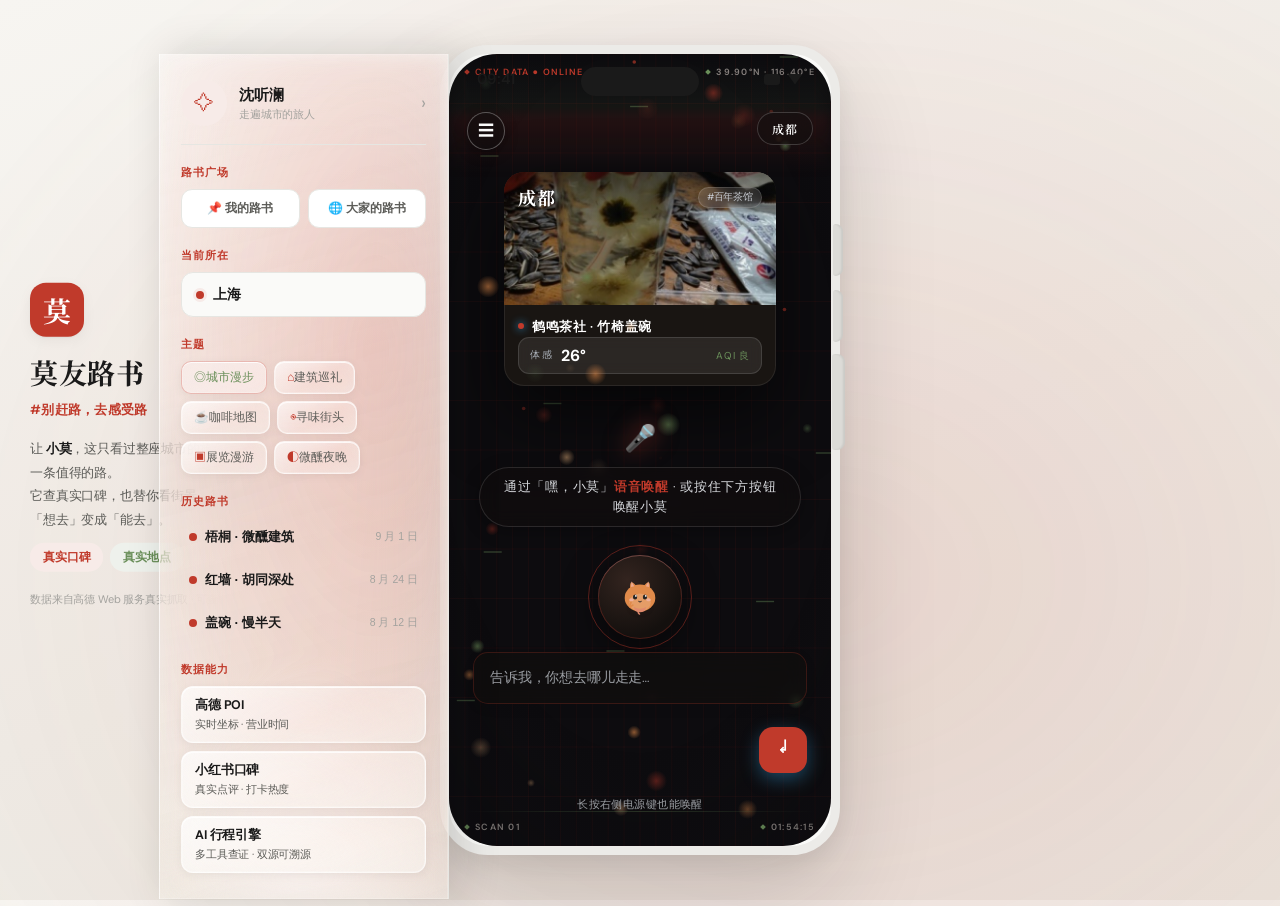
==== 双源路书-demo/index.html @ 0493b4b0 "莫友路书：路书卡片可点击进入详情页（封面+作者+步数/消费/照片统计+游览路线+吃喝玩乐+时间线，点赞/收藏/分享）" ====
<!DOCTYPE html>
<html lang="zh-CN">
<head>
<meta charset="UTF-8">
<meta name="viewport" content="width=device-width, initial-scale=1.0, maximum-scale=1.0, user-scalable=no">
<title>莫友路书 · 嘿 小莫</title>
<link rel="preconnect" href="https://fonts.googleapis.com">
<link rel="preconnect" href="https://fonts.gstatic.com" crossorigin>
<link href="https://fonts.googleapis.com/css2?family=Noto+Serif+SC:wght@500;600;700&family=DM+Sans:wght@300;400;500;600;700&display=swap" rel="stylesheet">
<link rel="stylesheet" href="style.css">
</head>
<body>
  <!-- 液态玻璃折射滤镜（全局共用）：让玻璃背后的内容产生光弯/水纹扭曲 -->
  <svg class="lg-hidden" width="0" height="0" aria-hidden="true" focusable="false">
    <defs>
      <filter id="lg-refract" x="-20%" y="-20%" width="140%" height="140%">
        <feTurbulence type="fractalNoise" baseFrequency="0.004 0.009" numOctaves="2" seed="82"
                      result="noise">
          <animate attributeName="baseFrequency" dur="34s"
                   values="0.004 0.009;0.006 0.012;0.004 0.009" repeatCount="indefinite"/>
        </feTurbulence>
        <feDisplacementMap in="SourceGraphic" in2="noise"
                           scale="22" xChannelSelector="R" yChannelSelector="G"/>
      </filter>
    </defs>
  </svg>
  <aside class="page-meta">
    <div class="brand-mark">莫</div>
    <h1>莫友路书</h1>
    <p class="hashtag">#别赶路，去感受路</p>
    <p>让 <b>小莫</b>，这只看过整座城市的旅伴，替你走出一条值得的路。<br>它查真实口碑，也替你看街景、算时间，把「想去」变成「能去」。</p>
    <div class="badges">
      <span class="badge b1">真实口碑</span>
      <span class="badge b2">真实地点</span>
    </div>
    <p class="foot">数据来自高德 Web 服务真实抓取 · 可查证</p>
  </aside>

  <div class="phone">
    <div class="island"></div>
    <div class="statusbar"><span class="time">09:41</span><span class="notch-icons"><i></i><i></i></span></div>

    <!-- 硬件：侧边物理按键（长按唤醒小莫） -->
    <button class="hw power" id="hwPower" aria-label="电源键 长按唤醒"></button>
    <button class="hw vol-up" id="hwVolUp" aria-label="音量键"></button>
    <button class="hw vol-down" id="hwVolDown" aria-label="音量键"></button>
    <div class="hw-hint" id="hwHint"></div>

    <!-- 侧边栏（用户信息 / 城市 / 主题 / 历史路书） -->
    <div class="drawer" id="drawer">
      <div class="drawer-scrim" onclick="closeDrawer()"></div>
      <div class="drawer-panel">
        <span class="lg-refract" aria-hidden="true"></span>
        <div class="dr-user" onclick="openProfile()" role="button" aria-label="进入用户主页">
          <div class="dr-avatar">✧</div>
          <div>
            <div class="dr-name">沈听澜</div>
            <div class="dr-sub">走遍城市的旅人</div>
          </div>
          <span class="dr-caret">›</span>
        </div>
        <div class="dr-sec">路书广场</div>
        <div class="dr-favs">
          <button class="dr-fav-btn" onclick="openFavs('mine')">📌 我的路书</button>
          <button class="dr-fav-btn" onclick="openFavs('all')">🌐 大家的路书</button>
        </div>
        <div class="dr-sec">当前所在</div>
        <div class="dr-loc" id="drLoc"><span class="dlc-dot"></span><span id="drLocName">上海</span></div>
        <div class="dr-sec">主题</div>
        <div class="dr-themes" id="drThemeRow"></div>
        <div class="dr-sec">历史路书</div>
        <div class="dr-hist" id="drHist"></div>
        <div class="dr-sec">数据能力</div>
        <div class="dr-datas">
          <div class="dr-data"><b>高德 POI</b><span>实时坐标 · 营业时间</span></div>
          <div class="dr-data"><b>小红书口碑</b><span>真实点评 · 打卡热度</span></div>
          <div class="dr-data"><b>AI 行程引擎</b><span>多工具查证 · 双源可溯源</span></div>
        </div>
      </div>
    </div>

    <div class="screens" id="screens">

      <!-- 屏1 开场（3D 立方体轮换 + 液态粒子 + 宠物猫 + 圆形输入） -->
      <section class="screen s1 active" id="screen1">
        <!-- 科技感背景：扫描网格 + 数据流 + 城市数据卡轮换 + HUD -->
        <div class="cube-scene" id="cubeScene" aria-hidden="true">
          <canvas class="cube-grid" id="cubeGrid" aria-hidden="true"></canvas>
          <div class="grid-scan"></div>
          <!-- 城市数据卡：层叠，逐个浮起淡入淡出 -->
          <div class="data-stack" id="dataStack">
            <div class="data-card dc1">
              <img src="images/pudao.jpg" alt="">
              <div class="dc-top"><span class="dc-city">上海</span><span class="dc-hash">#别赶路 · 去感受路</span></div>
              <div class="dc-tag">梧桐区 · 海派建筑漫步</div>
              <div class="dc-metric"><span>体感</span><b>21°</b> <em>AQI 优</em></div>
            </div>
            <div class="data-card dc2">
              <img src="images/bj_jingshan.jpg" alt="">
              <div class="dc-top"><span class="dc-city">北京</span><span class="dc-hash">#红墙灰瓦</span></div>
              <div class="dc-tag">老城胡同 · 皇家建筑</div>
              <div class="dc-metric"><span>体感</span><b>18°</b> <em>AQI 良</em></div>
            </div>
            <div class="data-card dc3">
              <img src="images/cd_renmingongyuan.jpg" alt="">
              <div class="dc-top"><span class="dc-city">成都</span><span class="dc-hash">#盖碗茶慢生活</span></div>
              <div class="dc-tag">市井 · 茶馆 · 慢生活</div>
              <div class="dc-metric"><span>体感</span><b>26°</b> <em>AQI 良</em></div>
            </div>
            <div class="data-card dc4">
              <img src="images/wukang.jpg" alt="">
              <div class="dc-top"><span class="dc-city">上海</span><span class="dc-hash">#武康路转角</span></div>
              <div class="dc-tag">历史街区 · 出片机位</div>
              <div class="dc-metric"><span>体感</span><b>22°</b> <em>AQI 优</em></div>
            </div>
            <div class="data-card dc5">
              <img src="images/bauricheng.jpg" alt="">
              <div class="dc-top"><span class="dc-city">上海</span><span class="dc-hash">#城市文脉</span></div>
              <div class="dc-tag">街区更新 · 数字人文</div>
              <div class="dc-metric"><span>体感</span><b>22°</b> <em>AQI 优</em></div>
            </div>
            <div class="data-card dc6">
              <img src="images/cd_heming.jpg" alt="">
              <div class="dc-top"><span class="dc-city">成都</span><span class="dc-hash">#百年茶馆</span></div>
              <div class="dc-tag">鹤鸣茶社 · 竹椅盖碗</div>
              <div class="dc-metric"><span>体感</span><b>26°</b> <em>AQI 良</em></div>
            </div>
          </div>
          <canvas class="cube-particles" id="cubeParticles" aria-hidden="true"></canvas>
          <!-- HUD 角标 -->
          <div class="hud">
            <span class="hud-tl">CITY DATA ● ONLINE</span>
            <span class="hud-tr" id="hudCoord">31.23°N · 121.47°E</span>
            <span class="hud-bl">SCAN 01</span>
            <span class="hud-br" id="hudTime">12:28:07</span>
          </div>
          <div class="cube-fade"></div>
        </div>

        <!-- 城市名片（右上，跟踪当前数据卡） -->
        <div class="city-hero-top">
          <div class="city-hero-cap" id="cityHeroCap">上海</div>
        </div>
        <button class="menu-btn" onclick="openDrawer()" aria-label="菜单">☰</button>

        <!-- 中间交互提示 -->
        <div class="s1-prompt">
          <span class="prompt-mic">🎤</span>
          <span class="prompt-txt">通过「嘿，小莫」<b>语音唤醒</b> · 或按住下方按钮唤醒小莫</span>
        </div>

        <!-- 圆形输入按钮 -->
        <div class="s1-input" id="s1Input">
          <button class="holy-voice" id="holyVoice" onclick="wakeAI()" aria-label="唤醒小莫">
            <svg viewBox="0 0 120 120" id="petSvgBtn" width="54" height="54"></svg>
          </button>
          <div class="s1-box" id="homeInput" contenteditable="true" data-ph="告诉我，你想去哪儿走走…"></div>
          <div class="s1-actions">
            <button class="s1-btn send" onclick="homeSend()">↵</button>
          </div>
          <div class="s1-hint">长按右侧电源键也能唤醒</div>
        </div>

        <div class="pet-hero" id="petHero" onclick="openPet()" style="display:none">
          <div class="pet-stage-big">
            <svg viewBox="0 0 120 120" id="petSvgBig" width="150" height="150"></svg>
          </div>
          <div class="pet-caption">小莫 <span class="pet-line" id="petLine">下一站，你说了算</span></div>
        </div>
        <p class="poem-line" id="poemLine" style="display:none">梧桐叶落，才算见过上海的秋。</p>
      </section>

      <!-- 屏2 确认需求 -->
      <section class="screen s2" id="screen2">
        <header class="s-head">
          <button class="back" onclick="go('screen1')">‹</button>
          <div class="step-chip"><span id="s2City">上海</span> · 小莫已懂你</div>
          <button class="hd-share" onclick="wakeAI()">💬 重新跟小莫说</button>
        </header>

        <div class="confirm-hd">
          <div class="ch-icon">💡</div>
          <div>
            <div class="ch-title">小莫听懂你要的了</div>
            <div class="ch-sub">确认无误就生成；想改，直接告诉小莫</div>
          </div>
        </div>

        <div class="req-card" id="reqCard"></div>

        <div class="pre">已为你识别</div>
        <div class="ident" id="ident"></div>

        <div class="foot">
          <button class="btn" onclick="startGen()" id="genBtn">生成我的路书 →</button>
        </div>
      </section>

      <!-- 屏3 生成（AI 调用 Tools）-->
      <section class="screen s3" id="screen3">
        <header class="s-head"><div class="step-chip bright">AI 大脑调用中…</div></header>
        <div class="gen-title">小莫正在查，别急</div>
        <div class="gen-sub">不是拍脑袋，是调多个工具查过再推荐</div>
        <div class="prog"><i id="prog" style="width:0"></i></div>
        <div class="steps" id="steps"></div>
        <div class="log" id="log"></div>
      </section>

      <!-- 屏4 路书 -->
      <section class="screen s4" id="screen4">
        <header class="s-head">
          <button class="back" onclick="go('screen1')">‹</button>
          <div class="step-chip"><span id="s4City">上海</span> · 路书</div>
          <div class="hd-share" onclick="toast('路书写好了，可分享给同行人')">分享 ↗</div>
        </header>

        <div class="trip-hd">
          <div>
            <div class="t" id="s4Title">上海 · 微醺建筑</div>
            <div class="sub" id="s4Sub">周末 2 天 · 慢慢逛</div>
          </div>
          <div class="dl" onclick="toast('已导出路书，可收藏')">导出</div>
        </div>

        <div class="sum" id="sum"></div>
        <div class="ai-strip" onclick="wakeAI()"><span class="as-ic">🎤</span> 想改？直接跟小莫说</div>

        <div class="view-tabs">
          <button class="vtab active" id="vtab-map" onclick="switchView('map')"><span class="v-ic">◫</span>路线</button>
          <button class="vtab" id="vtab-list" onclick="switchView('list')"><span class="v-ic">☰</span>行程</button>
          <button class="vtab" id="vtab-social" onclick="switchView('social')"><span class="v-ic">◎</span>同路人</button>
        </div>

        <div class="view-pane" id="view-map">
          <div class="map-holder big">
            <div id="amap-big"></div>
            <div class="map-toggle" id="baseToggle">
              <button class="on" data-base="sat" onclick="setBase('sat',this)">卫星</button>
              <button data-base="street" onclick="setBase('street',this)">街道</button>
            </div>
            <div class="map-zoom" id="mapZoom">
              <button onclick="mapZoomBtn(1)">＋</button>
              <button onclick="mapZoomBtn(-1)">－</button>
              <button onclick="mapZoomBtn(0)">⟳</button>
            </div>
            <div class="overlay"><b>◫</b> 值得的走法 · 按天分色</div>
          </div>
          <div class="route-strip" id="routeStrip"></div>
        </div>

        <div class="view-pane hidden" id="view-list">
          <div class="toggle">
            <button class="seg active" data-filter="all" onclick="setFilter(this)">综合</button>
            <button class="seg" data-filter="xhs" onclick="setFilter(this)">看口碑</button>
            <button class="seg" data-filter="amap" onclick="setFilter(this)">看地点</button>
          </div>
          <div class="map-holder">
            <div id="amap"></div>
            <div class="overlay"><b>◫</b> 路线速览</div>
          </div>
          <div id="days"></div>
        </div>

        <div class="view-pane hidden" id="view-social">
          <div class="social-intro">
            <span class="si-badge">◎</span>
            <div>
              <div class="si-t">同路人</div>
              <div class="si-s">看看别人怎么走这条线 · 一起聊聊</div>
            </div>
          </div>
          <div class="feed" id="feed"></div>
        </div>
        <div class="safe-bottom"></div>
      </section>

      <!-- 屏5 收尾 -->
      <section class="screen s5" id="screen5">
        <header class="s-head">
          <button class="back" onclick="go('screen4')">‹</button>
          <div class="step-chip">03 / 理念</div>
        </header>
        <div class="pain">为什么是「真源」？</div>
        <div class="sub-p">市面上 AI 旅行产品最大的三个坑，莫友一一解决。</div>
        <div id="pains"></div>
        <div class="c-title">vs 同行</div>
        <div class="compare" id="compare"></div>
        <div class="cta">
          <button class="btn" onclick="toast('数据集含高德真实抓取 · 可查证')">查看数据集 ↗</button>
        </div>
        <div class="safe-bottom"></div>
      </section>

      <!-- 路书广场（自己的 + 大家的分享，可点赞/评论/收藏/分享） -->
      <section class="screen s-favs" id="screen-favs">
        <header class="s-head">
          <button class="back" onclick="go('screen1')">‹</button>
          <div class="step-chip" id="favsTitle">🌐 大家的路书</div>
          <button class="hd-share" onclick="toast('已抓到最新路书')">刷新</button>
        </header>
        <div class="favs-tabs">
          <button class="f-tab on" id="favtab-all" onclick="switchFavs('all')">大家的路书</button>
          <button class="f-tab" id="favtab-mine" onclick="switchFavs('mine')">我的路书</button>
        </div>
        <div class="favs-list" id="favsList"></div>
        <div class="safe-bottom"></div>
      </section>

      <!-- 用户主页 -->
      <section class="screen s-profile" id="screen-profile">
        <header class="s-head">
          <button class="back" onclick="go('screen1')">‹</button>
          <div class="step-chip">我的主页</div>
          <button class="hd-share" onclick="toast('编辑资料')">编辑</button>
        </header>
        <div class="profile-hd" id="profileHd"></div>
        <div class="profile-stats" id="profileStats"></div>
        <div class="profile-sec">收藏的路书</div>
        <div class="profile-grid" id="profileFavs"></div>
        <div class="profile-sec">自己的路书</div>
        <div class="profile-grid" id="profileMine"></div>
        <div class="safe-bottom"></div>
      </section>

      <!-- 路书详情 -->
      <section class="screen s-book" id="screen-book">
        <header class="s-head">
          <button class="back" onclick="go('screen-favs')">‹</button>
          <div class="step-chip">路书详情</div>
          <button class="hd-share" onclick="bookShare()">分享 ↗</button>
        </header>
        <div class="book-body" id="bookBody"></div>
        <div class="book-acts" id="bookActs"></div>
        <div class="safe-bottom"></div>
      </section>

    </div>

    <div class="toast" id="toast"></div>
  </div>

  <!-- ===== AI 对话浮层（大脑） ===== -->
  <div class="ai-overlay hidden" id="aiOverlay">
    <div class="ai-sheet">
      <span class="lg-refract" aria-hidden="true"></span>
      <div class="ai-hd">
        <div class="ai-avatar" id="aiAvatar">✧</div>
        <div class="ai-name">
          <div class="ai-nm">小莫 · AI 大脑</div>
          <div class="ai-st" id="aiState">正在听你说…</div>
        </div>
        <button class="ai-close" onclick="closeAI()">✕</button>
      </div>
      <div class="ai-reqbar" id="aiReqBar"></div>
      <div class="ai-chat" id="aiChat"></div>
      <div class="ai-typing" id="aiTyping">
        <div class="typing-input">
          <input id="aiInput" placeholder="直接说一句…" onkeydown="if(event.key==='Enter')sendAI()">
          <button onclick="sendAI()">🎤</button>
        </div>
      </div>
    </div>
  </div>

  <!-- ===== 宠物自定义 ===== -->
  <div class="pet-overlay hidden" id="petOverlay">
    <div class="pet-sheet">
      <div class="ai-hd">
        <div class="ai-avatar" id="petPreview">✧</div>
        <div class="ai-name">
          <div class="ai-nm">我的小莫</div>
          <div class="ai-st">捏一个陪你旅行的小家伙</div>
        </div>
        <button class="ai-close" onclick="closePet()">✕</button>
      </div>
      <div class="pet-stage">
        <svg viewBox="0 0 120 120" width="150" height="150" id="petSvg"></svg>
      </div>
      <div class="pet-cfg">
        <div class="pc-row"><span class="pc-l">身形</span><span class="pc-opts" id="petTypeRow"></span></div>
        <div class="pc-row"><span class="pc-l">颜色</span><span class="pc-opts" id="petColorRow"></span></div>
        <div class="pc-row"><span class="pc-l">配饰</span><span class="pc-opts" id="petAccentRow"></span></div>
      </div>
      <button class="btn" onclick="closePet()">收下小莫</button>
    </div>
  </div>

  <script src="data.js"></script>
  <script src="app.js"></script>
</body>
</html>
---- 双源路书-demo/style.css ----
/* ============================================================
   莫友路书 — 「美术馆 · 画廊极简」品牌视觉系统
   近白底 / 墨黑正文 / 单一克制朱砂红强调 / 发丝分隔线 / 衬线大标题
   ============================================================ */
:root{
  --paper:#fafaf8;          /* 近白美术馆底 */
  --card:#ffffff;           /* 纯白卡片 */
  --ink:#1a1a1a;            /* 墨黑正文 */
  --ink-soft:#5c5c58;       /* 次级墨灰 */
  --ink-faint:#a3a29e;      /* 弱墨灰 */
  --brand:#c03a2b;          /* 朱砂红（唯一强调，美术馆标签色） */
  --brand-deep:#9b2e22;     /* 朱砂深 */
  --brand-soft:#f7ebe8;     /* 朱砂浅 */
  --accent:#6a8f5a;         /* 苔绿（辅助/成功，低饱和） */
  --accent-soft:#eef1ec;    /* 苔绿浅 */
  --warn:#b1472f;           /* 警示 */
  --warn-soft:#f6ece7;
  --line:#e6e6e2;           /* 发丝分隔线 */
  --r:16px;
  --r-lg:24px;
  --r-sm:10px;
  /* 极简美术馆阴影（贴近无、只留轻微层次） */
  --sh:0 1px 2px rgba(20,20,18,.05), 0 4px 14px rgba(20,20,18,.05);
  --sh-hover:0 6px 24px rgba(20,20,18,.09);
  --serif:'Noto Serif SC',"Songti SC","STSong",serif;
  --sans:'DM Sans',-apple-system,"PingFang SC",sans-serif;
}
*{margin:0;padding:0;box-sizing:border-box;-webkit-tap-highlight-color:transparent}
html,body{height:100%}
body{
  font-family:var(--sans);color:var(--ink);
  background:var(--paper);
  display:flex;align-items:center;justify-content:center;min-height:100vh;
  font-weight:400;letter-spacing:-.01em;
}
/* 桌面左侧说明 */
.page-meta{position:absolute;left:max(30px,calc(50vw - 620px));top:50%;transform:translateY(-50%);max-width:260px;display:none}
@media(min-width:1240px){.page-meta{display:block}}
.page-meta .brand-mark{width:54px;height:54px;border-radius:16px;background:var(--brand);color:#fff;display:flex;align-items:center;justify-content:center;font-family:var(--serif);font-size:28px;font-weight:700;margin-bottom:18px;box-shadow:var(--sh)}
.page-meta h1{font-family:var(--serif);font-size:28px;font-weight:700;letter-spacing:.02em;line-height:1.25}
.page-meta .hashtag{color:var(--brand);font-size:13px;font-weight:600;margin:8px 0 16px;letter-spacing:.02em}
.page-meta p{font-size:13px;color:var(--ink-soft);line-height:1.8;margin-bottom:8px}
.page-meta p b{color:var(--ink)}
.page-meta .badges{display:flex;flex-wrap:wrap;gap:7px;margin-top:12px}
.page-meta .badge{font-size:12px;padding:6px 13px;border-radius:14px;font-weight:600}
.page-meta .badge.b1{background:var(--brand-soft);color:var(--brand)}
.page-meta .badge.b2{background:var(--accent-soft);color:var(--accent)}
.page-meta .foot{font-size:11px;color:var(--ink-faint);margin-top:18px}

/* ------------- 手机框（美术馆银白） ------------- */
.phone{
  width:400px;height:810px;background:var(--paper);border-radius:48px;
  box-shadow:0 40px 100px rgba(20,20,18,.16),0 8px 28px rgba(20,20,18,.08);
  border:9px solid #ecebe8;position:relative;
}
.statusbar{height:50px;display:flex;align-items:center;justify-content:space-between;padding:0 28px;position:absolute;top:0;left:0;right:0;z-index:70;pointer-events:none}
.statusbar .time{font-size:15px;font-weight:600;color:var(--ink)}
.statusbar .notch-icons{display:flex;gap:7px;align-items:center}
.statusbar .notch-icons i{display:block;width:16px;height:11px;border-radius:3px;background:var(--ink)}
.statusbar .notch-icons i:last-child{clip-path:polygon(50% 100%,0 0,100% 0)}
.island{position:absolute;top:13px;left:50%;transform:translateX(-50%);width:118px;height:29px;background:#1a1a1a;border-radius:19px;z-index:71}

/* 手机侧边物理按键（长按电源键唤醒小莫） */
.hw{position:absolute;right:-14px;background:#dcdbd7;border:0;cursor:pointer;z-index:30;border-radius:3px 8px 8px 3px;box-shadow:inset -2px 0 2px rgba(0,0,0,.08)}
.hw:active{background:#c9c8c4}
.hw.power{top:300px;height:96px;width:13px}
.hw.vol-up{top:170px;height:52px;width:10px;right:-12px}
.hw.vol-down{top:236px;height:52px;width:10px;right:-12px}
.hw.power.lit{background:var(--brand)}
.hw-hint{position:absolute;right:-14px;top:300px;width:14px;height:96px;z-index:31;display:none}
.hw-info{display:flex;align-items:flex-start;gap:8px;margin:14px 2px 0;padding:11px 12px;background:var(--card);border-radius:13px;font-size:12px;color:var(--ink-soft);line-height:1.5;box-shadow:var(--sh)}
.hw-info .hi-ic{color:var(--brand);font-size:14px;line-height:1.4}

/* ------------- 屏幕容器 ------------- */
.screens{position:absolute;inset:0;border-radius:inherit;overflow:hidden}
.screen{position:absolute;inset:0;padding:50px 0 0;overflow-y:auto;display:none;flex-direction:column;background:var(--paper)}
.screen.active{display:flex}
.screen::-webkit-scrollbar{width:0}
.safe-bottom{height:26px}
.s-head{display:flex;align-items:center;gap:10px;padding:8px 18px 2px;flex-shrink:0}
.s-head .back{width:34px;height:34px;border-radius:50%;border:0;background:var(--card);box-shadow:var(--sh);font-size:20px;color:var(--ink);cursor:pointer;display:flex;align-items:center;justify-content:center;font-weight:500}
.step-chip{font-size:12px;font-weight:600;color:var(--ink-soft);background:var(--card);border-radius:12px;padding:7px 12px;box-shadow:var(--sh)}
.step-chip.bright{color:var(--brand);background:var(--brand-soft)}
.hd-share{margin-left:auto;font-size:13px;font-weight:600;color:var(--brand);cursor:pointer;background:var(--brand-soft);padding:8px 13px;border-radius:12px}
/* 通用 */
.btn{background:var(--brand);color:#fff;border:0;border-radius:16px;padding:16px;font-size:15px;font-weight:600;cursor:pointer;transition:.15s;letter-spacing:.02em;box-shadow:0 4px 12px rgba(192,58,43,.22)}
.btn:active{transform:scale(.98)}
.btn:disabled{opacity:.4}
.pre{font-size:12px;font-weight:600;color:var(--brand);margin:14px 18px 8px;display:flex;align-items:center;gap:7px}
.pre::before{content:'';width:7px;height:7px;border-radius:50%;background:var(--brand);opacity:.8}

/* ------------- 屏1 开场 ------------- */
.s1{padding:0}
.s1 .hero{position:relative;height:300px;overflow:hidden;background:#d8cdbd}
.s1 .hero-bg{width:100%;height:100%;object-fit:cover;display:block;transition:opacity .5s}
.s1 .hero-scrim{position:absolute;inset:0;background:linear-gradient(180deg,rgba(60,35,15,.30),rgba(60,35,15,.06) 45%,rgba(60,35,15,.48));}
.s1 .hero-top{position:absolute;top:52px;left:0;right:0;padding:0 22px;display:flex;align-items:center;justify-content:space-between;z-index:3;color:#fff}
.s1 .brand{display:flex;align-items:center;gap:8px;font-family:var(--serif);font-size:16px;font-weight:700;letter-spacing:.05em}
.s1 .brand-dot{width:9px;height:9px;border-radius:50%;background:var(--brand);box-shadow:0 0 0 3px rgba(255,255,255,.22)}
.s1 .hero-tag{font-size:11px;font-weight:600;background:rgba(60,35,15,.32);backdrop-filter:blur(8px);border:1px solid rgba(255,255,255,.28);padding:6px 12px;border-radius:14px}
.s1 .hero-txt{position:absolute;left:22px;bottom:22px;z-index:3;color:#fff}
.s1 .hero-txt h2{font-family:var(--serif);font-size:25px;font-weight:700;line-height:1.25;letter-spacing:.02em;text-shadow:0 2px 14px rgba(0,0,0,.28)}
.s1 .hero-txt p{margin-top:9px;font-size:13px;line-height:1.6;opacity:.95}
.s1 .s1-body{padding:8px 16px 24px;display:flex;flex-direction:column}
.s1 .city-row{display:flex;gap:10px;padding:0 4px}
.s1 .city-chip{flex:1;background:var(--card);border:1px solid transparent;border-radius:16px;padding:12px 6px;text-align:center;cursor:pointer;transition:.18s;box-shadow:var(--sh)}
.s1 .city-chip .cn{font-family:var(--serif);font-size:16px;font-weight:700;display:block}
.s1 .city-chip .cw{font-size:10px;color:var(--ink-faint);display:block;margin-top:3px}
.s1 .city-chip.on{border-color:var(--brand);background:#fff;transform:translateY(-2px);box-shadow:var(--sh-hover)}
.s1 .city-chip.on .cw{color:var(--brand)}
.s1 .city-chip .c-dot{width:6px;height:6px;border-radius:50%;margin:6px auto 0;background:#d8cdbd}
.s1 .city-chip.on .c-dot{background:var(--brand)}
.s1 .theme-row{display:flex;flex-wrap:wrap;gap:8px;padding:0 4px}
.s1 .theme-chip{display:flex;align-items:center;gap:6px;background:var(--card);border:1px solid transparent;border-radius:14px;padding:9px 12px;font-size:13px;cursor:pointer;transition:.15s;box-shadow:var(--sh);color:var(--ink)}
.s1 .theme-chip .ic{color:var(--brand)}
.s1 .theme-chip.on{border-color:var(--accent);background:var(--accent-soft);color:var(--accent)}
.s1 .theme-chip.on .ic{color:var(--accent)}
.s1 .btn{margin-top:18px}

/* ------------- 屏2 输入 ------------- */
.s2 h3{font-family:var(--serif);font-size:22px;font-weight:700;padding:10px 18px 0}
.s2 .hint{font-size:13px;color:var(--ink-soft);padding:6px 18px 14px;line-height:1.6}
.s2 .confirm-hd{display:flex;align-items:center;gap:12px;padding:12px 18px 4px}
.s2 .confirm-hd .ch-icon{width:42px;height:42px;border-radius:14px;background:var(--brand-soft);color:var(--brand);display:flex;align-items:center;justify-content:center;font-size:20px;flex-shrink:0}
.s2 .confirm-hd .ch-title{font-family:var(--serif);font-size:17px;font-weight:700}
.s2 .confirm-hd .ch-sub{font-size:12px;color:var(--ink-soft);margin-top:2px;line-height:1.5}
.s2 .req-card{background:var(--card);border-radius:var(--r);padding:15px;margin:10px 16px 6px;box-shadow:var(--sh);font-size:15px;line-height:1.6;color:var(--ink);font-weight:500}
.s2 .ident{display:flex;flex-wrap:wrap;gap:7px;padding:0 16px}
.s2 .ident-chip{border:1px solid var(--line);background:var(--card);border-radius:11px;padding:5px 10px;font-size:11px;color:var(--ink-soft)}
.s2 .ident-chip b{color:var(--brand);font-weight:600;margin-right:3px}
.s2 .foot{margin-top:auto;padding:10px 16px 24px}
.s2 .btn{width:100%}

/* ------------- 屏3 生成 ------------- */
.s3 .gen-title{font-family:var(--serif);font-size:22px;font-weight:700;padding:12px 18px 0}
.s3 .gen-sub{font-size:13px;color:var(--ink-soft);padding:4px 18px 14px}
.s3 .prog{height:6px;margin:0 16px 18px;background:#e6dcc8;border-radius:4px;overflow:hidden}
.s3 .prog i{display:block;height:100%;border-radius:4px;background:linear-gradient(90deg,var(--brand),var(--accent));transition:width .45s}
.s3 .steps{display:flex;flex-direction:column;gap:10px;padding:0 16px;margin-bottom:18px}
.s3 .step{display:flex;align-items:flex-start;gap:12px;padding:14px;border-radius:var(--r);background:var(--card);box-shadow:var(--sh);transition:.3s}
.s3 .step.cur{border:1px solid var(--brand);box-shadow:var(--sh-hover)}
.s3 .step.done{opacity:.85}
.s3 .step .state{width:26px;height:26px;border-radius:50%;flex-shrink:0;display:flex;align-items:center;justify-content:center;font-size:13px;font-weight:700;background:#efe7d9;color:var(--ink-faint)}
.s3 .step.cur .state{background:var(--brand);color:#fff;animation:pulse 1.1s infinite}
.s3 .step.done .state{background:var(--accent);color:#fff}
.s3 .step .st-t{font-size:14px;font-weight:600;margin-bottom:2px}
.s3 .step .st-s{font-size:12px;color:var(--ink-soft);line-height:1.45}
.s3 .log{background:var(--card);border-radius:var(--r);margin:0 16px;padding:14px 15px;box-shadow:var(--sh);font-size:12px;color:var(--ink-soft);line-height:1.75;min-height:90px}
.s3 .log .line{margin-bottom:4px}
.s3 .log .warn{color:var(--warn);font-weight:600}
@keyframes pulse{0%,100%{transform:scale(1);box-shadow:0 0 0 0 rgba(192,58,43,.32)}50%{transform:scale(1.08);box-shadow:0 0 0 5px rgba(192,58,43,.10)}}

/* ------------- 屏4 路书 ------------- */
.s4 .trip-hd{display:flex;align-items:flex-start;justify-content:space-between;padding:12px 18px 0}
.s4 .trip-hd .t{font-family:var(--serif);font-size:19px;font-weight:700;letter-spacing:.02em}
.s4 .trip-hd .sub{font-size:12px;color:var(--ink-soft);margin-top:3px}
.s4 .dl{background:var(--card);box-shadow:var(--sh);border-radius:12px;padding:9px 13px;font-size:12px;font-weight:600;cursor:pointer;color:var(--brand)}
.s4 .sum{display:flex;gap:0;margin:13px 16px;background:var(--card);border-radius:var(--r);box-shadow:var(--sh);padding:14px 4px}
.s4 .sum .m{flex:1;text-align:center;position:relative}
.s4 .sum .m:not(:last-child)::after{content:'';position:absolute;right:0;top:50%;transform:translateY(-50%);width:1px;height:20px;background:var(--line)}
.s4 .sum .m b{font-size:18px;font-weight:700;display:block;letter-spacing:-.01em;color:var(--ink)}
.s4 .sum .m span{font-size:10px;color:var(--ink-faint)}
.s4 .view-tabs{display:flex;gap:0;margin:4px 16px 12px;border-bottom:1px solid var(--line);padding:0 2px}
.s4 .vtab{flex:1;border:0;background:none;padding:12px 0 10px;font-size:14px;font-weight:500;cursor:pointer;color:var(--ink-faint);position:relative;letter-spacing:.04em;font-family:var(--serif);transition:.2s}
.s4 .vtab .v-ic{margin-right:6px;font-size:13px;opacity:.8}
.s4 .vtab::after{content:'';position:absolute;left:50%;bottom:-1px;transform:translateX(-50%);width:0;height:2px;background:var(--brand);border-radius:2px;transition:.25s}
.s4 .vtab.active{color:var(--brand);font-weight:700}
.s4 .vtab.active::after{width:calc(100% - 30px)}
.s4 .view-pane{display:flex;flex-direction:column;min-height:0}
.s4 .view-pane.hidden{display:none}
.s4 .map-holder{border-radius:var(--r);overflow:hidden;position:relative;box-shadow:var(--sh);background:#e8e8e4}
.s4 .map-holder #amap{width:100%;height:200px;position:relative}
.s4 .map-holder.big{height:340px;margin:0 16px 12px}
.s4 .map-holder.big #amap-big{width:100%;height:100%;position:relative}
.s4 .map-holder .overlay{position:absolute;left:10px;bottom:10px;background:rgba(255,255,255,.94);backdrop-filter:blur(6px);border-radius:12px;padding:7px 11px;font-size:11px;z-index:5;box-shadow:var(--sh);color:var(--ink);font-weight:600}
.s4 .map-holder .overlay b{color:var(--brand)}
/* 瓦片底图 + 路线覆盖层 */
.tile-map{position:absolute;left:50%;top:50%;will-change:transform}
.tile-map .tile-layer{position:absolute;inset:0}
.tile-map .map-tile{position:absolute;width:256px;height:256px;background-size:100% 100%}
.tile-map .route-overlay{position:absolute;inset:0;pointer-events:none}
.tile-map .route-overlay .mspot{pointer-events:auto}
/* 底图切换按钮 */
.map-toggle{position:absolute;top:10px;left:10px;z-index:6;display:flex;background:rgba(255,255,255,.9);backdrop-filter:blur(6px);border-radius:999px;padding:3px;box-shadow:var(--sh)}
.map-toggle button{border:0;background:transparent;border-radius:999px;padding:5px 12px;font-size:11px;font-weight:600;color:var(--ink-soft);cursor:pointer}
.map-toggle button.on{background:var(--ink);color:#fff}
/* 地图缩放按钮（＋/－/复位，右侧竖排） */
.map-zoom{position:absolute;top:10px;right:10px;z-index:6;display:flex;flex-direction:column;background:rgba(255,255,255,.9);backdrop-filter:blur(6px);border-radius:12px;box-shadow:var(--sh);overflow:hidden}
.map-zoom button{border:0;background:transparent;width:34px;height:34px;font-size:15px;color:var(--ink);cursor:pointer;display:flex;align-items:center;justify-content:center;transition:.1s}
.map-zoom button:not(:last-child){border-bottom:1px solid var(--line)}
.map-zoom button:active{background:var(--brand-soft);color:var(--brand)}
/* 地图视口光标 */
.map-holder{cursor:grab;touch-action:none}
.map-holder:active{cursor:grabbing}
.s4 .route-strip{padding:0 16px 4px}
.s4 .route-strip .r-card{background:var(--card);border-radius:16px;box-shadow:var(--sh);padding:13px 14px;margin-bottom:10px}
.s4 .route-strip .r-top{display:flex;align-items:center;justify-content:space-between;margin-bottom:11px}
.s4 .route-strip .r-top .rl{font-size:13px;font-weight:700}
.s4 .route-strip .r-top .rl .dot{display:inline-block;width:8px;height:8px;border-radius:50%;margin-right:7px}
.s4 .route-strip .r-top .rt{font-size:11px;color:var(--ink-faint)}
.s4 .route-strip .r-bar{display:flex;align-items:center;gap:3px}
.s4 .route-strip .r-node{width:30px;height:30px;border-radius:10px;background:#efe7d9;display:flex;align-items:center;justify-content:center;font-size:12px;font-weight:700;color:var(--ink-soft);flex-shrink:0;cursor:pointer;transition:.2s}
.s4 .route-strip .r-node.on{background:var(--brand);color:#fff;transform:scale(1.12);box-shadow:var(--sh-hover)}
.s4 .route-strip .r-node.start{background:var(--brand);color:#fff}
.s4 .route-strip .r-line{flex:1;height:2px;background:#e2d7c4;min-width:8px}
.s4 .route-strip .r-line.hot{background:var(--brand)}
.s4 .route-strip .r-line.hot2{background:var(--accent)}

/* 屏4 行程卡 */
.s4 .day-wrap{padding:0 16px 4px}
.s4 .day-h{display:flex;align-items:center;gap:10px;margin:14px 0 12px}
.s4 .day-h .num{width:32px;height:32px;border-radius:11px;background:var(--brand);color:#fff;display:flex;align-items:center;justify-content:center;font-size:13px;font-weight:700}
.s4 .day-h .t{font-family:var(--serif);font-size:16px;font-weight:700}
.s4 .day-h .note{font-size:11px;color:var(--ink-faint);margin-left:auto}
.s4 .spot{position:relative;background:var(--card);border-radius:var(--r);margin-bottom:12px;overflow:hidden;box-shadow:var(--sh);transition:transform .2s ease,box-shadow .2s ease}
.s4 .spot:hover{transform:translateY(-1px)}
.s4 .spot.dragging{opacity:.55;background:#f9f3e8;border:1px dashed var(--brand);box-shadow:none}
.s4 .spot-move{height:0;border-radius:4px;background:rgba(192,58,43,.14);transition:height .15s;margin:0}
.s4 .spot-move.on{height:56px;margin:0 0 4px}
.s4 .spot .ph{height:124px;background:#e8ddcc;position:relative;overflow:hidden}
.s4 .spot .ph img{width:100%;height:100%;object-fit:cover;display:block}
.s4 .spot .ph .num-badge{position:absolute;top:10px;left:10px;background:rgba(20,20,18,.6);color:#fff;border-radius:11px;padding:4px 9px;font-size:11px;font-weight:600;backdrop-filter:blur(4px)}
.s4 .spot .ph .time-badge{position:absolute;top:10px;right:10px;background:rgba(253,250,244,.94);color:var(--ink);border-radius:11px;padding:4px 9px;font-size:11px;font-weight:600;box-shadow:var(--sh)}
.s4 .spot .ph .grade{position:absolute;bottom:10px;left:10px;background:rgba(253,250,244,.94);border-radius:10px;padding:3px 9px;font-size:12px;font-weight:700;color:var(--ink);display:flex;align-items:center;gap:4px;box-shadow:var(--sh)}
.s4 .spot .ph .grade::before{content:'★';color:var(--brand)}
.s4 .spot .ph .noimg{position:absolute;inset:0;display:flex;align-items:center;justify-content:center;flex-direction:column;color:#fff;gap:4px}
.s4 .spot .ph .noimg span{font-size:13px;font-weight:600}
.s4 .spot .bd-body{padding:12px 14px}
.s4 .spot .name{font-size:15px;font-weight:700;line-height:1.3;color:var(--ink)}
.s4 .spot .meta{font-size:12px;color:var(--ink-soft);margin-top:3px;line-height:1.5}
.s4 .spot .dists{display:flex;gap:6px;margin-top:9px;flex-wrap:wrap}
.s4 .mini{font-size:11px;font-weight:600;padding:4px 10px;border-radius:11px}
.s4 .mini.xhs{background:var(--brand-soft);color:var(--brand)}
.s4 .mini.amap{background:var(--accent-soft);color:var(--accent)}
.s4 .mini.mid{background:#efe7d9;color:var(--ink-soft)}
.s4 .expand-btn{width:calc(100% - 28px);margin:0 14px 10px;padding:11px;background:none;border:0;border-top:1px solid var(--line);font-size:12px;color:var(--ink-faint);font-weight:600;cursor:pointer}
.s4 .expand-btn b{color:var(--brand)}
.s4 .spot .bd{max-height:0;overflow:hidden;transition:max-height .35s ease,padding .35s ease;padding:0 14px}
.s4 .spot.open .bd{max-height:240px;padding:0 14px 13px}
.s4 .spot .bd .ev,.s4 .spot .bd .arb{opacity:0;transform:translateY(-4px)}
.s4 .spot.open .bd .ev,.s4 .spot.open .bd .arb{opacity:1;transform:none;transition:.3s .05s}
/* 路书图点击定位时的高亮 */
.s4 .spot.flash{animation:flashcard 1.1s ease}
@keyframes flashcard{0%,100%{box-shadow:var(--sh)}30%{box-shadow:0 0 0 3px rgba(192,58,43,.35),var(--sh-hover)}60%{box-shadow:0 0 0 3px rgba(192,58,43,.14),var(--sh-hover)}}
.s4 .spot .ev{display:flex;gap:10px;margin-top:12px;align-items:flex-start}
.s4 .spot .ev .e-ic{width:30px;height:30px;border-radius:10px;flex-shrink:0;display:flex;align-items:center;justify-content:center;font-size:15px;color:#fff}
.s4 .spot .ev .e-ic.xhs{background:var(--brand)}
.s4 .spot .ev .e-ic.amap{background:var(--accent)}
.s4 .spot .ev .e-ic.photo{background:#c98a2c}
.s4 .spot .ev .e-t{font-size:11px;font-weight:700;margin-bottom:3px}
.s4 .spot .ev .e-t.xhs{color:var(--brand)}
.s4 .spot .ev .e-t.amap{color:var(--accent)}
.s4 .spot .ev .e-t.photo{color:#c98a2c}
.s4 .spot .ev .e-b{font-size:12px;line-height:1.5;color:var(--ink-soft)}
.s4 .spot .ev .e-b .src{display:block;font-size:10px;color:var(--ink-faint);margin-top:3px}
/* 卡片图上的摄影徽章 */
.s4 .spot .ph .photo-badge{position:absolute;top:10px;right:42px;background:rgba(201,138,44,.92);color:#fff;border-radius:10px;width:22px;height:22px;display:flex;align-items:center;justify-content:center;font-size:12px;box-shadow:var(--sh);backdrop-filter:blur(4px)}
.s4 .spot .ph .photo-badge.best{background:var(--brand)}
.s4 .spot .arb{margin-top:11px;padding:10px 11px;border-radius:12px;background:var(--warn-soft);font-size:11px;line-height:1.55;color:#8a5a17}
.s4 .spot .arb b{color:#6b4518}

/* ------------- 屏5 ------------- */
.s5 .pain{font-family:var(--serif);font-size:21px;font-weight:700;padding:12px 18px 0}
.s5 .sub-p{font-size:13px;color:var(--ink-soft);padding:5px 18px 16px;line-height:1.6}
.s5 .item{display:flex;gap:12px;align-items:flex-start;background:var(--card);border-radius:var(--r);padding:14px;margin:0 16px 11px;box-shadow:var(--sh)}
.s5 .item .no{width:30px;height:30px;border-radius:10px;background:var(--brand);color:#fff;display:flex;align-items:center;justify-content:center;font-size:12px;font-weight:700;flex-shrink:0}
.s5 .item .tt{font-size:14px;font-weight:700;margin-bottom:3px}
.s5 .item .dd{font-size:12px;color:var(--ink-soft);line-height:1.55}
.s5 .item .dd b{color:var(--brand)}
.s5 .c-title{font-size:14px;font-weight:700;padding:18px 18px 6px}
.s5 .compare{background:var(--card);border-radius:var(--r);margin:0 16px;overflow:hidden;box-shadow:var(--sh)}
.s5 .compare .h{display:flex;padding:12px 14px;border-bottom:1px solid var(--line);font-size:12px;font-weight:700}
.s5 .compare .h .pu{flex:1;color:var(--brand)}
.s5 .compare .h .pt{flex:1;color:var(--ink-faint)}
.s5 .compare .r{display:flex;padding:12px 14px;border-bottom:1px solid var(--line);font-size:12.5px;align-items:center}
.s5 .compare .r:last-child{border-bottom:0}
.s5 .compare .r .pu{flex:1;color:var(--ink);font-weight:600}
.s5 .compare .r .pt{flex:1;color:var(--ink-faint)}
.s5 .cta{margin:18px 16px 0}

/* toast */
.toast{position:absolute;bottom:30px;left:50%;transform:translateX(-50%) translateY(90px);background:rgba(20,20,18,.92);color:#fff;padding:12px 20px;border-radius:24px;font-size:13px;z-index:90;transition:.3s;opacity:0;white-space:nowrap}
.toast.show{opacity:1;transform:translateX(-50%) translateY(0)}

/* ------------- 同路人 · 社区 ------------- */
.social-intro{display:flex;align-items:center;gap:13px;margin:4px 16px 14px;padding:14px 15px;background:var(--card);border-radius:var(--r);box-shadow:var(--sh)}
.social-intro .si-badge{width:42px;height:42px;border-radius:14px;background:var(--brand-soft);color:var(--brand);display:flex;align-items:center;justify-content:center;font-size:20px;flex-shrink:0}
.social-intro .si-t{font-family:var(--serif);font-size:16px;font-weight:700}
.social-intro .si-s{font-size:12px;color:var(--ink-soft);margin-top:2px}
.feed{padding:0 16px 4px}
.post{background:var(--card);border-radius:var(--r);box-shadow:var(--sh);padding:14px;margin-bottom:12px}
.post-hd{display:flex;align-items:center;gap:11px}
.avatar{width:38px;height:38px;border-radius:50%;color:#fff;display:flex;align-items:center;justify-content:center;font-size:16px;font-weight:700;flex-shrink:0}
.post-user{flex:1}
.post-user .nm{font-size:14px;font-weight:700}
.post-user .tm{font-size:11px;color:var(--ink-faint);margin-top:2px}
.follow{border:1px solid var(--line);background:none;border-radius:12px;padding:6px 11px;font-size:12px;color:var(--ink-soft);cursor:pointer}
.follow.on{background:var(--brand);color:#fff;border-color:var(--brand);font-weight:600}
.post-txt{font-size:13px;line-height:1.6;color:var(--ink);margin:11px 1px}
.post-poi{display:flex;align-items:center;gap:7px;flex-wrap:wrap;background:#f4ecdd;border-radius:10px;padding:7px 10px;margin-bottom:11px}
.post-poi .pp-name{font-size:12px;font-weight:700;color:var(--ink)}
.post-poi .pp-r{font-size:11px;color:var(--brand);font-weight:600}
.post-poi .pp-t{font-size:10px;color:var(--ink-faint)}
.post-acts{display:flex;gap:16px;padding:2px 1px 11px;border-bottom:1px solid var(--line)}
.act{display:flex;align-items:center;gap:5px;background:none;border:0;font-size:13px;color:var(--ink-soft);cursor:pointer;padding:2px}
.act .a-ic{font-size:14px}
.act em{font-style:normal;font-size:12px}
.act.like.on{color:var(--brand);font-weight:600}
.act.like.on .a-ic{color:var(--brand)}
.cmts{padding:10px 1px 2px}
.cmt{display:flex;gap:8px;margin-bottom:8px;align-items:flex-start}
.ava.sm{width:24px;height:24px;font-size:11px;border-radius:50%}
.cmt-b{font-size:12.5px;line-height:1.5;color:var(--ink);background:#f7f1e6;border-radius:12px;padding:6px 10px;flex:1}
.cmt-u{color:var(--brand);font-weight:600;margin-right:4px}
.cmt-input{display:flex;gap:8px;margin-top:6px}
.cmt-input input{flex:1;border:1px solid var(--line);background:var(--paper);border-radius:12px;padding:8px 11px;font-size:12.5px;outline:0;color:var(--ink)}
.cmt-input input:focus{border-color:var(--brand)}
.cmt-input button{border:0;background:var(--brand);color:#fff;border-radius:12px;padding:8px 13px;font-size:12.5px;font-weight:600;cursor:pointer}

/* ------------- 行程视图 · 双源筛选（文艺分段控件） ------------- */
.s4 .toggle{display:flex;gap:6px;margin:2px 16px 12px;background:var(--card);padding:4px;border-radius:16px;box-shadow:var(--sh)}
.s4 .toggle .seg{flex:1;border:0;background:none;border-radius:12px;padding:9px 4px;font-size:13px;font-weight:500;color:var(--ink-faint);cursor:pointer;font-family:var(--serif);letter-spacing:.03em;transition:.2s}
.s4 .toggle .seg .s-ic{margin-right:3px;font-size:11px;opacity:.6}
.s4 .toggle .seg.active{background:var(--brand-soft);color:var(--brand);font-weight:700;box-shadow:inset 0 0 0 1px rgba(192,58,43,.12)}

/* ============================================================
   全新主页：城市摄影带 → 宠物猫 → 一句诗 → 输入/唤醒
   （垂直节奏清晰：照片作为顶部氛围，诗作为视觉锚，底部留白）
   ============================================================ */
.s1{background:var(--paper)}
/* 城市摄影背景层（真实摄影，代表城市文脉 + 文化色叠加） */
.city-hero{position:absolute;top:0;left:0;right:0;height:224px;z-index:1;background-size:cover;background-position:center;overflow:hidden}
.city-hero::before{content:'';position:absolute;inset:0;background:linear-gradient(180deg,color-mix(in srgb,var(--city) 30%,transparent),rgba(250,250,248,.3) 58%,var(--paper) 100%)}
.city-hero-scrim{position:absolute;inset:0;background:linear-gradient(180deg,rgba(15,15,15,.22),rgba(15,15,15,0) 52%)}
/* 顶行：左上菜单 · 右上城市标签 */
.city-hero-top{position:absolute;top:58px;left:20px;right:18px;z-index:12;display:flex;align-items:center;justify-content:flex-end;pointer-events:none}
.city-hero-cap{font-family:var(--serif);font-size:12px;font-weight:600;letter-spacing:.08em;color:#fff;background:rgba(15,15,15,.34);backdrop-filter:blur(10px);padding:7px 14px;border-radius:999px;border:1px solid rgba(255,255,255,.4);pointer-events:none}
.menu-btn{position:absolute;top:58px;left:18px;z-index:14;width:38px;height:38px;border-radius:50%;border:1px solid rgba(255,255,255,.5);background:rgba(255,255,255,.72);backdrop-filter:blur(8px);box-shadow:var(--sh);font-size:16px;color:var(--ink);cursor:pointer;display:flex;align-items:center;justify-content:center;transition:.15s;pointer-events:auto}
.menu-btn:active{transform:scale(.94)}
/* 主体：纵向居中，诗为锚点 */
.s1-inner{position:relative;z-index:3;display:flex;flex-direction:column;align-items:center;height:100%;overflow-y:auto;padding:230px 26px 28px}
.s1-inner::-webkit-scrollbar{width:0}
.pet-hero{display:flex;flex-direction:column;align-items:center;cursor:pointer}
.pet-stage-big{width:150px;height:150px;border-radius:50%;background:radial-gradient(circle at 50% 40%,var(--brand-soft),transparent 78%);display:flex;align-items:center;justify-content:center;animation:petfloat 3.6s ease-in-out infinite}
@keyframes petfloat{0%,100%{transform:translateY(0)}50%{transform:translateY(-6px)}}
.pet-caption{font-family:var(--serif);font-size:13.5px;font-weight:700;color:var(--ink);letter-spacing:.08em;margin-top:14px;display:flex;align-items:baseline;gap:8px}
/* 宠物眨眼：眼睛组整体压扁再恢复（SVG 内 CSS 动画） */
.pet-eyes{transform-origin:center;animation:petblink 4.2s ease-in-out infinite}
@keyframes petblink{0%,92%,100%{transform:scaleY(1)}95%{transform:scaleY(.12)}98%{transform:scaleY(1)}}
.pet-blush{animation:petfade 3.6s ease-in-out infinite}
@keyframes petfade{0%,100%{opacity:.7}50%{opacity:.5}}
.pet-line{font-family:var(--sans);font-size:11.5px;font-weight:400;color:var(--ink-soft);letter-spacing:.02em}
.poem-line{font-family:var(--serif);font-size:19px;font-weight:500;color:var(--ink);letter-spacing:.06em;line-height:1.8;text-align:center;margin:30px 8px 0;max-width:300px}
.s1-input{width:100%;margin-top:auto;padding-top:16px}
.s1-box{background:var(--card);border:1px solid var(--line);border-radius:13px;padding:13px 15px;font-size:14px;line-height:1.55;box-shadow:var(--sh);min-height:46px;color:var(--ink);transition:.15s}
.s1-box:focus{border-color:var(--brand)}
.s1-box[contenteditable]:empty:before{content:attr(data-ph);color:var(--ink-faint);font-weight:300}
.s1-actions{display:flex;gap:9px;margin-top:10px}
.s1-btn{flex:1;display:flex;align-items:center;justify-content:center;gap:7px;border:0;border-radius:13px;padding:13px;font-size:14px;font-weight:600;cursor:pointer;transition:.15s}
.s1-btn.voice{background:var(--ink);color:#fff;box-shadow:0 6px 18px rgba(20,20,18,.18)}
.s1-btn.send{width:48px;flex:0 0 48px;background:var(--card);color:var(--brand);border:1px solid var(--line);box-shadow:var(--sh);font-size:16px}
.s1-btn:active{transform:scale(.97)}
.s1-hint{text-align:center;font-size:10.5px;color:var(--ink-faint);margin-top:12px;letter-spacing:.04em}

/* 侧边栏 */
.drawer{position:absolute;inset:0;z-index:110;pointer-events:none}
.drawer.open{pointer-events:auto}
.drawer-scrim{position:absolute;inset:0;background:rgba(15,15,15,.3);backdrop-filter:blur(2px);opacity:0;transition:.25s}
.drawer.open .drawer-scrim{opacity:1}
.drawer-panel{position:absolute;top:0;bottom:0;left:0;width:290px;background:var(--card);box-shadow:10px 0 40px rgba(20,20,18,.14);padding:26px 22px;transform:translateX(-100%);transition:.28s cubic-bezier(.4,0,.2,1);display:flex;flex-direction:column;border-right:1px solid var(--line)}
.drawer.open .drawer-panel{transform:none}
.dr-user{display:flex;align-items:center;gap:12px;padding-bottom:18px;border-bottom:1px solid var(--line)}
.dr-avatar{width:46px;height:46px;border-radius:50%;background:var(--brand-soft);color:var(--brand);display:flex;align-items:center;justify-content:center;font-size:20px;flex-shrink:0}
.dr-name{font-size:15px;font-weight:700}
.dr-sub{font-size:11px;color:var(--ink-faint);margin-top:2px}
.dr-sec{font-size:11px;font-weight:700;color:var(--brand);margin:20px 0 9px;letter-spacing:.08em}
.dr-loc{display:flex;align-items:center;gap:9px;background:var(--paper);border:1px solid var(--line);border-radius:12px;padding:12px 14px;font-size:14px;font-weight:600;color:var(--ink)}
.dr-loc .dlc-dot{width:8px;height:8px;border-radius:50%;background:var(--brand);box-shadow:0 0 0 3px var(--brand-soft);flex-shrink:0}
.dr-themes{display:flex;flex-wrap:wrap;gap:7px}
.dr-theme{border:1px solid var(--line);background:var(--card);border-radius:10px;padding:7px 12px;font-size:12px;cursor:pointer;color:var(--ink-soft)}
.dr-theme.on{border-color:var(--accent);background:var(--accent-soft);color:var(--accent)}
.dr-theme .ic{color:var(--brand)}
.dr-theme.on .ic{color:var(--accent)}
.dr-hist{display:flex;flex-direction:column;gap:5px;overflow-y:auto;max-height:300px}
.dr-datas{margin-top:auto}
.dr-hist::-webkit-scrollbar{width:0}
.dr-hist-item{display:flex;align-items:center;gap:8px;border:0;background:none;padding:10px 8px;border-radius:11px;cursor:pointer;text-align:left;transition:.15s;color:var(--ink)}
.dr-hist-item:hover{background:#f5f4f1}
.dr-hist-item .dh-dot{width:8px;height:8px;border-radius:50%;background:var(--brand);flex-shrink:0}
.dr-hist-item .dh-t{flex:1;font-size:13px;font-weight:600}
.dr-hist-item .dh-w{font-size:10.5px;color:var(--ink-faint)}
.dr-foot{margin-top:auto;font-size:10.5px;color:var(--ink-faint);padding-top:16px}

/* ------------- AI Native：工具徽章 / 唤醒 / 宠物 ------------ */
.st-tool{display:inline-block;margin-left:7px;padding:3px 8px;border-radius:9px;background:var(--brand-soft);color:var(--brand);font-size:10px;font-weight:700;vertical-align:2px}
.s1 .hero-wake{position:absolute;left:22px;bottom:88px;z-index:3}
.s1 .wake-btn{display:flex;align-items:center;gap:8px;border:0;border-radius:22px;padding:12px 18px;font-size:14px;font-weight:600;color:#fff;background:rgba(20,20,18,.4);backdrop-filter:blur(10px);cursor:pointer;box-shadow:0 4px 14px rgba(20,20,18,.3);transition:.2s}
.s1 .wake-btn:active{transform:scale(.97)}
.s1 .wake-btn .w-mic{font-size:16px}
.s1 .wake-btn.pulse{animation:wakepulse 1.4s ease infinite}
@keyframes wakepulse{0%,100%{box-shadow:0 0 0 0 rgba(255,255,255,.28)}50%{box-shadow:0 0 0 12px rgba(255,255,255,0)}}
.s1 .keys-row{display:flex;gap:10px;padding:14px 4px 2px}
.s1 .key-btn{flex:1;display:flex;align-items:center;justify-content:center;gap:6px;border:1px solid var(--line);background:var(--card);border-radius:14px;padding:11px;font-size:13px;color:var(--ink-soft);cursor:pointer;box-shadow:var(--sh);transition:.15s}
.s1 .key-btn:active{transform:scale(.97)}
.s1 .key-btn .k-ic{color:var(--brand)}
.s4 .ai-strip{display:flex;align-items:center;gap:8px;margin:0 16px 10px;padding:10px 13px;background:var(--brand-soft);border-radius:13px;font-size:12.5px;color:var(--brand);cursor:pointer;font-weight:600}
.s4 .ai-strip .as-ic{font-size:14px}

/* ------------- AI 对话浮层（大脑｜assistant-ui 式通透现代） ------------- */
.ai-overlay{position:fixed;inset:0;z-index:120;display:flex;align-items:flex-end;justify-content:center;background:rgba(40,28,16,.32);backdrop-filter:blur(3px)}
.ai-overlay.hidden{display:none}
.ai-sheet{width:400px;max-width:400px;height:92%;background:var(--card);border-radius:28px 28px 0 0;display:flex;flex-direction:column;box-shadow:0 -18px 60px rgba(20,20,18,.14);overflow:hidden}
/* 顶栏：渐变底 + 呼吸感 */
.ai-hd{display:flex;align-items:center;gap:12px;padding:18px 20px 14px;flex-shrink:0;background:linear-gradient(180deg,var(--brand-soft),transparent)}
.ai-avatar{width:46px;height:46px;border-radius:50%;background:var(--card);display:flex;align-items:center;justify-content:center;overflow:hidden;flex-shrink:0;box-shadow:var(--sh);border:1.5px solid var(--brand-soft)}
.ai-avatar svg{width:34px;height:34px}
.ai-name{flex:1}
.ai-nm{font-family:var(--serif);font-size:15px;font-weight:700}
.ai-st{font-size:11px;color:var(--ink-faint);margin-top:2px}
.ai-close{width:32px;height:32px;border-radius:50%;border:0;background:var(--card);font-size:14px;color:var(--ink-soft);cursor:pointer;box-shadow:var(--sh)}
/* 顶部需求条 */
.ai-reqbar{margin:4px 18px 8px;padding:10px 15px;background:var(--brand-soft);border:1px solid rgba(192,58,43,.12);border-radius:14px;font-size:12.5px;color:var(--brand);font-weight:600;line-height:1.5;flex-shrink:0}
.ai-reqbar:empty{display:none}
/* 聊天区 */
.ai-chat{flex:1;overflow-y:auto;padding:20px;display:flex;flex-direction:column;gap:14px;scroll-behavior:smooth}
.ai-chat::-webkit-scrollbar{width:0}
.msg{display:flex;max-width:88%;gap:10px;align-items:flex-start}
.msg.ai{align-self:flex-start}
.msg.user{align-self:flex-end;justify-content:flex-end}
.msg .m-ava{width:30px;height:30px;border-radius:50%;background:var(--brand-soft);display:flex;align-items:center;justify-content:center;overflow:hidden;flex-shrink:0;margin-top:2px;box-shadow:var(--sh)}
.msg .m-ava svg{width:22px;height:22px}
.msg .m-body{display:flex;flex-direction:column;align-items:flex-start;min-width:0}
.msg .bubble{padding:12px 16px;font-size:14.5px;line-height:1.6;letter-spacing:.01em;word-break:break-word}
.msg.ai .bubble{background:var(--card);color:var(--ink);border:1px solid var(--line);border-radius:16px 16px 16px 4px;box-shadow:var(--sh)}
.msg.ai .bubble.q{background:#fff6f3;border-color:#f2d8d2;color:var(--ink);font-weight:500}
.msg.user .bubble{background:var(--brand);color:#fff;border-radius:16px 16px 4px 16px;box-shadow:0 4px 12px rgba(192,58,43,.2)}
/* 选项 chips —— 缩进对齐在气泡下方 */
.ai-opts{display:flex;flex-direction:column;gap:8px;margin-top:10px;width:100%}
.ai-opt{border:1px solid var(--line);background:var(--card);border-radius:13px;padding:12px 14px;font-size:14px;text-align:left;color:var(--ink);cursor:pointer;transition:.15s;box-shadow:var(--sh)}
.ai-opt:hover{border-color:var(--brand);transform:translateX(2px)}
.ai-opt:active{transform:scale(.98)}
.ai-opts.multi .ai-opt{display:flex;align-items:center;gap:9px}
.ai-opts.multi .ai-opt::before{content:'';width:18px;height:18px;border-radius:6px;border:1.5px solid var(--ink-faint);flex-shrink:0;transition:.15s}
.ai-opts.multi .ai-opt.on{background:var(--brand-soft);border-color:var(--brand);color:var(--brand);font-weight:600}
.ai-opts.multi .ai-opt.on::before{background:var(--brand);border-color:var(--brand)}
.ai-opts.multi .ai-opt.on::after{content:'✓';position:absolute;margin-left:1px;color:#fff;font-size:11px;font-weight:700}
.ai-step-done{display:none;border:0;background:var(--brand);color:#fff;border-radius:13px;padding:12px 14px;font-size:14px;font-weight:600;cursor:pointer;margin-top:2px;box-shadow:0 4px 12px rgba(192,58,43,.2)}
.ai-step-done.visible{display:block}
.cursor{display:inline-block;width:2px;height:15px;background:var(--brand);vertical-align:-2px;animation:blink 1s step-end infinite}
@keyframes blink{50%{opacity:0}}
/* 输入区：胶囊 + 留白 */
.ai-typing{flex-shrink:0;padding:14px 18px calc(14px + env(safe-area-inset-bottom));border-top:1px solid var(--line);background:var(--card)}
.typing-input{display:flex;align-items:center;gap:8px;background:#f5f4f1;border:1px solid var(--line);border-radius:24px;padding:6px 8px 6px 18px;transition:.2s}
.typing-input:focus-within{border-color:var(--brand);background:var(--card)}
.typing-input input{flex:1;border:0;background:none;font-size:14.5px;outline:0;color:var(--ink);min-height:26px}
.typing-input button{width:40px;height:40px;flex-shrink:0;border:0;background:var(--brand);color:#fff;border-radius:50%;font-size:16px;cursor:pointer;box-shadow:0 3px 10px rgba(192,58,43,.22);transition:.15s}
.typing-input button:active{transform:scale(.92)}

/* ------------- 宠物系统 ------------- */
.pet-fab{position:absolute;right:16px;bottom:20px;z-index:80;display:flex;flex-direction:column;align-items:center;gap:6px;pointer-events:none}
.pet-face{width:54px;height:54px;border-radius:50%;background:var(--card);box-shadow:var(--sh-hover);display:flex;align-items:center;justify-content:center;overflow:hidden;pointer-events:auto;cursor:pointer;border:2px solid var(--brand-soft)}
.pet-face svg{width:40px;height:40px}
.pet-bubble{font-size:10px;color:var(--ink-soft);background:var(--card);border-radius:11px;padding:5px 9px;box-shadow:var(--sh);opacity:0;transform:translateY(4px);transition:.3s}
.pet-bubble.show{opacity:1;transform:none}
.pet-overlay{position:fixed;inset:0;z-index:125;display:flex;align-items:flex-end;justify-content:center;background:rgba(40,28,16,.32);backdrop-filter:blur(3px)}
.pet-overlay.hidden{display:none}
.pet-sheet{width:400px;background:var(--card);border-radius:28px 28px 0 0;padding:18px 20px 22px;box-shadow:0 -18px 60px rgba(20,20,18,.14);display:flex;flex-direction:column;gap:14px}
.pet-stage{display:flex;justify-content:center;padding:6px 0 2px;background:radial-gradient(circle at 50% 55%,var(--brand-soft),transparent 72%);border-radius:18px}
.pet-cfg{display:flex;flex-direction:column;gap:11px}
.pc-row{display:flex;align-items:center;gap:12px}
.pc-l{width:40px;font-size:12px;color:var(--ink-soft);flex-shrink:0}
.pc-opts{display:flex;gap:8px;flex-wrap:wrap}
.pc-opt{border:1px solid var(--line);background:var(--card);border-radius:11px;padding:7px 12px;font-size:12.5px;color:var(--ink-soft);cursor:pointer;transition:.15s}
.pc-opt.on{border-color:var(--brand);color:var(--brand);background:var(--brand-soft);font-weight:600}
.pc-opt.sw{width:30px;height:30px;border-radius:50%;padding:0;box-shadow:inset 0 0 0 2px #fff,var(--sh)}
.pc-opt.sw.on{outline:3px solid var(--brand);outline-offset:1px;border-color:transparent}

/* ============================================================
   液态玻璃 · Liquid Glass（只动视觉，不改排版/HTML）
   半透明磨砂玻璃面板 + 折射扭曲 + 内部光斑 + 镜面高光扫过
   ============================================================ */
.lg-hidden{position:absolute;width:0;height:0;overflow:hidden;pointer-events:none}
body{position:relative;isolation:isolate;background:linear-gradient(160deg,#f7f5f1,#efece6 55%,#eae6df)}

/* ================= 进入整页背景：液体氛围 + 微光斑 ================= */
body::before{
  content:'';position:fixed;inset:-20%;z-index:-1;pointer-events:none;
  background:
    radial-gradient(32% 36% at 24% 24%, rgba(192,58,43,.12), transparent 68%),
    radial-gradient(28% 32% at 76% 16%, rgba(106,143,90,.10), transparent 68%),
    radial-gradient(36% 40% at 60% 84%, rgba(222,182,132,.13), transparent 70%),
    radial-gradient(26% 30% at 10% 76%, rgba(155,46,34,.07), transparent 70%);
  background-size:250% 250%,230% 230%,270% 270%,240% 240%;
  background-repeat:no-repeat;
  filter:blur(8px);
  animation:lgBody 36s ease-in-out infinite alternate;
}
@keyframes lgBody{
  0%{background-position:0% 0%,100% 0%,50% 100%,0% 60%}
  30%{background-position:50% 60%,70% 95%,10% 28%,92% 22%}
  58%{background-position:100% 42%,18% 48%,80% 8%,36% 94%}
  100%{background-position:52% 100%,8% 88%,100% 60%,14% 42%}
}

/* ================= 开场进入背景：玻璃折射光 + 高光扫过 ================= */
.city-hero{isolation:isolate}
.city-hero::after{
  content:'';position:absolute;inset:0;z-index:2;pointer-events:none;
  /* 玻璃折射：微反射层让照片呈现「隔着一层流动玻璃」 */
  background:
    radial-gradient(120% 90% at 30% -20%, rgba(255,255,255,.22), transparent 60%),
    radial-gradient(36% 48% at 26% 38%, rgba(192,58,43,.40), transparent 72%),
    radial-gradient(30% 42% at 78% 22%, rgba(106,143,90,.34), transparent 72%),
    radial-gradient(42% 56% at 60% 94%, rgba(222,182,132,.48), transparent 74%),
    radial-gradient(28% 40% at 8% 70%, rgba(160,116,180,.24), transparent 70%);
  background-size:260% 260%,240% 240%,260% 260%,280% 280%,230% 230%;
  background-repeat:no-repeat;
  filter:blur(18px);
  mix-blend-mode:soft-light;
  animation:lgHero 22s ease-in-out infinite alternate;
}
@keyframes lgHero{
  0%{background-position:0% 0%,0% 0%,100% 0%,50% 100%,0% 50%}
  28%{background-position:60% 40%,50% 75%,60% 100%,6% 22%,90% 12%}
  60%{background-position:100% 60%,100% 35%,16% 58%,90% 8%,40% 96%}
  100%{background-position:40% 100%,45% 100%,4% 92%,100% 65%,10% 40%}
}

/* ================= 侧边隐藏栏：液态玻璃面板 ================= */
.drawer-panel{
  isolation:isolate;overflow:hidden;position:relative;
  background:
    linear-gradient(165deg, rgba(255,255,255,.26), rgba(250,248,244,.14) 55%, rgba(246,243,238,.20));
  -webkit-backdrop-filter:blur(30px) saturate(1.5);
  backdrop-filter:blur(30px) saturate(1.5);
  box-shadow:10px 0 40px rgba(20,20,18,.16),
             inset 0 0 0 .5px rgba(255,255,255,.5),
             inset 1px 0 0 rgba(255,255,255,.7);
}
/* 玻璃内芯：折射扭曲层 —— 让背景光透过玻璃产生弯曲/流动（液态玻璃的灵魂） */
.drawer-panel .lg-refract{
  position:absolute;inset:-24px;z-index:-2;pointer-events:none;
  background:inherit; /* 采样面板背后的场景 */
  filter:url(#lg-refract);
  animation:lgRefractDrift 26s ease-in-out infinite alternate;
  animation-play-state:paused;
}
.drawer.open .drawer-panel .lg-refract{animation-play-state:running}
@keyframes lgRefractDrift{
  0%{transform:translate(0,0) scale(1.04)}
  50%{transform:translate(-4px,3px) scale(1.05)}
  100%{transform:translate(3px,-3px) scale(1.04)}
}
/* 内部液体折射层 */
.drawer-panel::before{
  content:'';position:absolute;inset:0;z-index:-1;pointer-events:none;overflow:hidden;
  background:
    radial-gradient(58% 44% at 30% 14%, rgba(192,58,43,.20), transparent 70%),
    radial-gradient(46% 38% at 86% 40%, rgba(106,143,90,.16), transparent 70%),
    radial-gradient(56% 48% at 56% 96%, rgba(222,182,132,.26), transparent 72%),
    radial-gradient(40% 34% at 4% 66%, rgba(155,46,34,.10), transparent 70%),
    radial-gradient(90% 60% at 50% 108%, rgba(255,255,255,.7), transparent 60%);
  background-size:250% 250%,230% 230%,270% 270%,210% 210%,100% 100%;
  background-repeat:no-repeat;
  filter:blur(10px);
  animation:lgDrawer 24s ease-in-out infinite alternate;
  animation-play-state:paused;
}
.drawer.open .drawer-panel::before{animation-play-state:running}
@keyframes lgDrawer{
  0%{background-position:0% 0%,100% 0%,60% 100%,20% 70%,50% 108%}
  32%{background-position:60% 60%,70% 90%,10% 35%,90% 20%,50% 108%}
  66%{background-position:100% 40%,15% 60%,90% 8%,40% 90%,50% 108%}
  100%{background-position:50% 100%,10% 90%,100% 55%,5% 40%,50% 108%}
}
/* 镜面高光扫过（液态玻璃的反光带） */
.drawer-panel::after{
  content:'';position:absolute;top:-20%;bottom:-20%;left:0;width:34%;z-index:0;
  background:linear-gradient(105deg, transparent 0%, rgba(255,255,255,0) 38%,
              rgba(255,255,255,.6) 50%, rgba(255,255,255,0) 62%, transparent 100%);
  filter:blur(6px);
  pointer-events:none;
  transform:translateX(-160%) skewX(-10deg);
  animation:lgSheen 7.5s cubic-bezier(.45,.05,.25,1) infinite;
}
.drawer.open .drawer-panel::after{animation-play-state:running}
.drawer-panel::after{animation-play-state:paused}
.drawer.open .drawer-panel::after{animation-play-state:running}
@keyframes lgSheen{
  0%{transform:translateX(-180%) skewX(-12deg)}
  58%{transform:translateX(380%) skewX(-12deg)}
  100%{transform:translateX(420%) skewX(-12deg)}
}
.drawer-panel>*{position:relative;z-index:1}
.drawer-panel .dr-user,.drawer-panel .dr-loc,.drawer-panel .dr-themes,
.drawer-panel .dr-hist,.drawer-panel .dr-foot{position:relative}

/* ================= AI 聊天浮层：液态玻璃面板 ================= */
.ai-sheet{
  isolation:isolate;position:relative;overflow:hidden;
  background:
    linear-gradient(168deg, rgba(255,255,255,.28), rgba(250,248,244,.16) 45%, rgba(246,243,238,.24));
  -webkit-backdrop-filter:blur(32px) saturate(1.5);
  backdrop-filter:blur(32px) saturate(1.5);
  box-shadow:0 -18px 60px rgba(20,20,18,.16),
             inset 0 1px 0 rgba(255,255,255,.6),
             inset 0 0 0 .5px rgba(255,255,255,.42);
}
/* 玻璃内芯：折射扭曲层 */
.ai-sheet .lg-refract{
  position:absolute;inset:-24px;z-index:-2;pointer-events:none;
  background:inherit;filter:url(#lg-refract);
  animation:lgRefractDriftAI 24s ease-in-out infinite alternate;
}
@keyframes lgRefractDriftAI{
  0%{transform:translate(0,0) scale(1.04)}
  50%{transform:translate(3px,-4px) scale(1.05)}
  100%{transform:translate(-3px,2px) scale(1.04)}
}
.ai-sheet::before{
  content:'';position:absolute;inset:0;z-index:-1;pointer-events:none;overflow:hidden;
  background:
    radial-gradient(50% 34% at 18% 8%, rgba(192,58,43,.18), transparent 72%),
    radial-gradient(40% 30% at 88% 30%, rgba(222,182,132,.22), transparent 72%),
    radial-gradient(52% 36% at 64% 100%, rgba(106,143,90,.14), transparent 72%),
    radial-gradient(34% 26% at 2% 78%, rgba(155,46,34,.09), transparent 70%),
    radial-gradient(80% 46% at 50% -6%, rgba(255,255,255,.6), transparent 60%);
  background-size:240% 240%,220% 220%,250% 250%,200% 200%,100% 100%;
  background-repeat:no-repeat;
  filter:blur(10px);
  animation:lgSheet 20s ease-in-out infinite alternate;
}
@keyframes lgSheet{
  0%{background-position:0% 0%,100% 0%,50% 100%,0% 60%,50% -6%}
  32%{background-position:55% 55%,62% 100%,10% 30%,88% 15%,50% -6%}
  66%{background-position:100% 40%,12% 55%,92% 10%,40% 92%,50% -6%}
  100%{background-position:45% 100%,5% 88%,100% 62%,12% 38%,50% -6%}
}
/* 镜面高光扫过 */
.ai-sheet::after{
  content:'';position:absolute;top:-12%;bottom:-12%;left:0;width:30%;z-index:0;
  background:linear-gradient(100deg, transparent 0%, rgba(255,255,255,0) 38%,
              rgba(255,255,255,.55) 50%, rgba(255,255,255,0) 62%, transparent 100%);
  filter:blur(5px);pointer-events:none;
  transform:translateX(-170%) skewX(-10deg);
  animation:lgSheenAI 8s cubic-bezier(.45,.05,.25,1) infinite;
}
@keyframes lgSheenAI{
  0%{transform:translateX(-190%) skewX(-10deg)}
  55%{transform:translateX(390%) skewX(-10deg)}
  100%{transform:translateX(420%) skewX(-10deg)}
}
.ai-sheet>*{position:relative;z-index:1}

/* ---- AI 顶部渐变带：叠液态微光（保留原渐变） ---- */
.ai-hd{position:relative;overflow:hidden}
.ai-hd::before{
  content:'';position:absolute;inset:-40% 0;z-index:0;pointer-events:none;
  background:
    radial-gradient(32% 58% at 22% 52%, rgba(192,58,43,.16), transparent 70%),
    radial-gradient(26% 48% at 78% 38%, rgba(222,182,132,.14), transparent 72%);
  background-size:230% 230%,210% 210%;
  background-repeat:no-repeat;
  filter:blur(10px);
  animation:lgHd 16s ease-in-out infinite alternate;
}
.ai-hd>*{position:relative;z-index:1}
@keyframes lgHd{
  0%{background-position:0% 50%,100% 40%}
  50%{background-position:80% 8%,18% 92%}
  100%{background-position:30% 96%,92% 8%}
}

/* ---- 会话气泡进入时的轻微浮起（克制） ---- */
.ai-chat .msg{animation:msgIn .5s cubic-bezier(.2,.7,.3,1) both}
.ai-chat .msg:nth-child(odd){animation-delay:.06s}
@keyframes msgIn{from{opacity:0;transform:translateY(9px) scale(.985)}to{opacity:1;transform:none}}

@media (prefers-reduced-motion:reduce){
  body::before,.city-hero::after,.drawer-panel::before,.drawer-panel::after,
  .drawer-panel .lg-refract,.ai-sheet::before,.ai-sheet::after,.ai-sheet .lg-refract,
  .ai-hd::before,.ai-chat .msg{animation:none!important}
}

/* ============================================================
   标签类液态玻璃（主题标签 / 步骤标签 / 聊天选项 / 分享钮 / 工具徽章）
   小元素：backdrop-filter 磨砂 + 半透明 + 高光边，克制的液态玻璃感
   ============================================================ */
.dr-theme,.step-chip,.ai-opt,.hd-share,.st-tool{
  background:linear-gradient(150deg, rgba(255,255,255,.70), rgba(252,250,246,.42) 55%, rgba(248,245,240,.58));
  -webkit-backdrop-filter:blur(10px) saturate(1.3);
  backdrop-filter:blur(10px) saturate(1.3);
  border:1px solid rgba(255,255,255,.55);
  box-shadow:0 2px 10px rgba(20,20,18,.06),
             inset 0 1px 0 rgba(255,255,255,.75),
             inset 0 0 0 .5px rgba(255,255,255,.4);
  position:relative;overflow:hidden;
}
/* 高光扫过（标签反光带）—— 排除 multi 选项（其 ::before/::after 已被 checkbox/✓ 占用） */
.dr-theme::after,.step-chip::after,.hd-share::after,
.ai-opt:not(.multi)::after{
  content:'';position:absolute;top:-50%;bottom:-50%;left:0;width:40%;z-index:0;pointer-events:none;
  background:linear-gradient(100deg, transparent, rgba(255,255,255,.45) 50%, transparent);
  filter:blur(4px);
  transform:translateX(-170%) skewX(-12deg);
  animation:lgTagSheen 6.5s cubic-bezier(.45,.05,.25,1) infinite;
}
.dr-theme>*,.step-chip>*,.hd-share>*,.ai-opt>*{position:relative;z-index:1}
.ai-opt:not(.multi)::before{display:none}
@keyframes lgTagSheen{
  0%{transform:translateX(-180%) skewX(-12deg)}
  55%{transform:translateX(360%) skewX(-12deg)}
  100%{transform:translateX(400%) skewX(-12deg)}
}
/* 选中态：保持品牌色但仍是玻璃 */
.dr-theme.on,.step-chip.bright{background:linear-gradient(150deg, rgba(247,235,232,.9), rgba(252,244,242,.62));border-color:rgba(192,58,43,.28)}
.dr-theme.on{color:var(--accent)}
.st-tool{background:linear-gradient(150deg, rgba(247,235,232,.85), rgba(252,244,242,.6));border:1px solid rgba(255,255,255,.5);box-shadow:inset 0 1px 0 rgba(255,255,255,.7)}

/* ============================================================
   宠物自定义页：液态玻璃（与聊天浮层一致）
   ============================================================ */
.pet-sheet{
  isolation:isolate;position:relative;overflow:hidden;
  background:linear-gradient(165deg, rgba(255,255,255,.84), rgba(252,250,246,.60) 45%, rgba(248,245,240,.76));
  -webkit-backdrop-filter:blur(20px) saturate(1.4);
  backdrop-filter:blur(20px) saturate(1.4);
  box-shadow:0 -18px 60px rgba(20,20,18,.14),
             inset 0 1px 0 rgba(255,255,255,.9),
             inset 0 0 0 .5px rgba(255,255,255,.65);
}
.pet-sheet::before{
  content:'';position:absolute;inset:0;z-index:-1;pointer-events:none;overflow:hidden;
  background:
    radial-gradient(52% 36% at 20% 10%, rgba(192,58,43,.16), transparent 72%),
    radial-gradient(42% 30% at 88% 34%, rgba(222,182,132,.20), transparent 72%),
    radial-gradient(54% 38% at 62% 100%, rgba(106,143,90,.12), transparent 72%),
    radial-gradient(80% 46% at 50% -6%, rgba(255,255,255,.55), transparent 60%);
  background-size:240% 240%,220% 220%,250% 250%,100% 100%;
  background-repeat:no-repeat;
  filter:blur(10px);
  animation:lgSheet 20s ease-in-out infinite alternate;
}
.pet-sheet>*{position:relative;z-index:1}
.pet-sheet .pet-stage{background:radial-gradient(circle at 50% 55%, rgba(247,235,232,.9), transparent 72%)}

/* ============================================================
   侧边栏「数据能力」卡片：信息饱满 + 液态玻璃标签风
   ============================================================ */
.dr-datas{display:flex;flex-direction:column;gap:8px}
.dr-data{
  display:flex;flex-direction:column;gap:3px;
  background:linear-gradient(150deg, rgba(255,255,255,.72), rgba(252,250,246,.46) 55%, rgba(248,245,240,.6));
  -webkit-backdrop-filter:blur(10px) saturate(1.3);
  backdrop-filter:blur(10px) saturate(1.3);
  border:1px solid rgba(255,255,255,.55);
  border-radius:12px;padding:10px 13px;
  box-shadow:0 2px 10px rgba(20,20,18,.06), inset 0 1px 0 rgba(255,255,255,.75), inset 0 0 0 .5px rgba(255,255,255,.4);
  position:relative;overflow:hidden;
}
.dr-data b{font-size:12.5px;font-weight:700;color:var(--ink)}
.dr-data span{font-size:11px;color:var(--ink-soft)}
.dr-data::after{
  content:'';position:absolute;top:-50%;bottom:-50%;left:0;width:40%;z-index:0;pointer-events:none;
  background:linear-gradient(100deg, transparent, rgba(255,255,255,.4) 50%, transparent);
  filter:blur(4px);transform:translateX(-170%) skewX(-12deg);
  animation:lgTagSheen 6.5s cubic-bezier(.45,.05,.25,1) infinite;
}
.dr-data>*{position:relative;z-index:1}

/* ============================================================
   屏1 开场：科技感数据屏 —— 扫描网格 + 数据流 + 城市数据卡轮换 + HUD
   ============================================================ */
.s1{background:#0d0c0f;overflow:hidden}
/* 科技感配色（统一到品牌朱砂红 + 苔绿） */
.s1{--tech:#c03a2b;--tech2:#6a8f5a;--tech-dim:rgba(192,58,43,.5);--tech-soft:rgba(106,143,90,.3)}
/* 场景容器 */
.cube-scene{position:absolute;inset:0;z-index:1;overflow:hidden}
/* 扫描网格 canvas（透视网格 + 数据流） */
.cube-grid{position:absolute;inset:0;z-index:1;pointer-events:none}
/* 扫描线（水平光带缓慢扫过） */
.grid-scan{position:absolute;left:0;right:0;height:120px;z-index:2;pointer-events:none;
  background:linear-gradient(180deg,transparent,rgba(106,143,90,.08) 48%,rgba(192,58,43,.14) 50%,transparent);
  filter:blur(6px);animation:gridScan 6s linear infinite}
@keyframes gridScan{0%{top:-20%}100%{top:120%}}
/* 城市数据卡：层叠，当前卡最前，逐个浮起淡入淡出 */
.data-stack{position:absolute;inset:0;z-index:3}
.data-card{
  position:absolute;left:50%;top:118px;width:272px;height:214px;
  margin:0 0 0 -136px;border-radius:20px;overflow:hidden;
  background:#191512;box-shadow:0 30px 70px rgba(0,0,0,.55), inset 0 0 0 1px rgba(255,255,255,.08);
  display:flex;flex-direction:column;
  opacity:0;transform:rotate(-3deg) translateY(22px) scale(.94);
  transition:opacity .8s cubic-bezier(.2,.7,.3,1), transform .8s cubic-bezier(.2,.7,.3,1);
}
.data-card.img-full{flex-direction:column}
.data-card img{width:100%;height:62%;object-fit:cover;filter:saturate(1.05) brightness(.95)}
/* 卡面数据区 */
.data-card .dc-top{position:absolute;top:0;left:0;right:0;z-index:2;display:flex;align-items:center;justify-content:space-between;padding:12px 14px;
  background:linear-gradient(180deg,rgba(7,8,11,.5),transparent)}
.data-card .dc-city{font-family:var(--serif);font-size:18px;font-weight:700;color:#fff;letter-spacing:.06em}
.data-card .dc-hash{font-size:9.5px;color:#c7cad0;background:rgba(255,255,255,.12);border:1px solid rgba(255,255,255,.14);border-radius:999px;padding:3px 8px;-webkit-backdrop-filter:blur(6px);backdrop-filter:blur(6px)}
.data-card .dc-tag{position:absolute;left:14px;bottom:50px;z-index:2;font-size:12.5px;font-weight:600;color:#fff;letter-spacing:.05em}
.data-card .dc-metric{position:absolute;left:14px;right:14px;bottom:12px;z-index:2;display:flex;align-items:center;gap:8px;
  background:rgba(255,255,255,.08);border:1px solid rgba(255,255,255,.12);border-radius:11px;padding:7px 11px;-webkit-backdrop-filter:blur(6px);backdrop-filter:blur(6px)}
.data-card .dc-metric span{font-size:9.5px;color:#aab0b8;letter-spacing:.16em}
.data-card .dc-metric b{font-size:16px;color:#fff;font-weight:700}
.data-card .dc-metric em{font-style:normal;font-size:10px;color:var(--tech2);margin-left:auto;letter-spacing:.08em}
.data-card .dc-tag::before{content:'';display:inline-block;width:6px;height:6px;border-radius:50%;background:var(--tech);margin-right:8px;vertical-align:2px;box-shadow:0 0 8px rgba(56,182,255,.9)}
/* 层叠切换（JS 轮换 .on） */
.data-card.on{opacity:1;transform:rotate(0) translateY(0) scale(1)}
.data-card.off{opacity:0;transform:rotate(3deg) translateY(-16px) scale(.95)}
/* 液态粒子层 */
.cube-particles{position:absolute;inset:0;z-index:4;pointer-events:none}
/* HUD 角标 */
.hud{position:absolute;inset:0;z-index:5;pointer-events:none}
.hud span{position:absolute;font-size:9px;line-height:1;letter-spacing:.14em;color:#8b8582;font-weight:600}
.hud span::before{content:'';display:inline-block;width:4px;height:4px;margin-right:6px;background:var(--tech2);transform:rotate(45deg);vertical-align:1px}
.hud-tl{top:14px;left:16px;color:var(--tech)!important}
.hud-tl::before{background:var(--tech)!important}
.hud-tr{top:14px;right:16px}
.hud-bl{bottom:14px;left:16px}
.hud-br{bottom:14px;right:16px;font-variant-numeric:tabular-nums}
/* 底部数据条（循环滚动的小读数，强化未来感） */
.hud::after{content:'';position:absolute;left:16px;right:16px;bottom:34px;height:1px;
  background:linear-gradient(90deg,transparent,rgba(106,143,90,.3) 50%,transparent)}
/* 柔和渐晕 */
.cube-fade{position:absolute;inset:0;z-index:6;pointer-events:none;
  background:radial-gradient(130% 110% at 50% 44%, rgba(13,12,15,0) 40%, rgba(13,12,15,.62) 100%)}
@media (prefers-reduced-motion:reduce){.grid-scan{animation:none}.data-card{transition:none}}
/* 顶部菜单/城市标签 */
.s1 .city-hero-top{position:absolute;top:58px;left:18px;right:18px;z-index:12;display:flex;align-items:center;justify-content:space-between;pointer-events:none}
.s1 .city-hero-cap{font-family:var(--serif);font-size:12px;font-weight:600;letter-spacing:.08em;color:#fff;background:rgba(15,15,15,.4);backdrop-filter:blur(10px);padding:7px 14px;border-radius:999px;border:1px solid rgba(255,255,255,.18)}
.s1 .menu-btn{position:absolute;top:58px;left:18px;z-index:14;width:38px;height:38px;border-radius:50%;border:1px solid rgba(255,255,255,.3);background:rgba(15,15,15,.4);backdrop-filter:blur(8px);box-shadow:0 4px 14px rgba(0,0,0,.3);font-size:16px;color:#fff;cursor:pointer;display:flex;align-items:center;justify-content:center;pointer-events:auto}
.s1 .city-hero-top .city-hero-cap{margin-left:auto}

/* 中间交互提示：置于数据卡与输入区之间，避免重叠 */
.s1-prompt{
  position:absolute;top:420px;left:0;right:0;z-index:6;text-align:center;
  transform:translateY(-50%);pointer-events:none;padding:0 30px;
}
.s1-prompt .prompt-mic{display:block;font-size:26px;margin:0 auto 12px;filter:drop-shadow(0 0 12px rgba(192,58,43,.65));animation:micFloat 3.6s ease-in-out infinite}
@keyframes micFloat{0%,100%{transform:translateY(0);opacity:.9}50%{transform:translateY(-6px);opacity:1}}
.s1-prompt .prompt-txt{
  display:inline-block;font-size:12.5px;color:#d7d9dd;letter-spacing:.06em;
  background:rgba(16,13,12,.5);border:1px solid rgba(255,255,255,.12);border-radius:999px;
  padding:9px 18px;-webkit-backdrop-filter:blur(10px);backdrop-filter:blur(10px);line-height:1.6;
  box-shadow:0 4px 18px rgba(0,0,0,.3);
}
.s1-prompt .prompt-txt b{color:var(--tech);font-weight:700}

/* 圆形输入按钮 + 输入区（偏下） */
.s1 .s1-input{position:absolute;left:0;right:0;bottom:0;z-index:8;padding:0 24px 34px;display:flex;flex-direction:column;align-items:center;gap:13px}
.holy-voice{
  width:84px;height:84px;border-radius:50%;border:0;cursor:pointer;
  background:radial-gradient(circle at 35% 30%, #33241f, #14100e 70%);
  box-shadow:0 12px 34px rgba(0,0,0,.5), inset 0 1px 0 rgba(255,255,255,.16), inset 0 0 0 1px rgba(192,58,43,.3);
  display:flex;align-items:center;justify-content:center;position:relative;
  transition:.18s;color:#fff;
}
.holy-voice:hover{box-shadow:0 16px 40px rgba(0,0,0,.55), inset 0 1px 0 rgba(255,255,255,.2), inset 0 0 0 1px rgba(192,58,43,.45)}
.holy-voice:active{transform:scale(.93)}
.holy-voice::before{content:'';position:absolute;inset:-10px;border-radius:50%;border:1.5px solid rgba(192,58,43,.42);animation:voiceRing 3s ease-out infinite}
@keyframes voiceRing{0%{transform:scale(.9);opacity:.7}70%{transform:scale(1.5);opacity:0}100%{opacity:0}}
.holy-voice svg{pointer-events:none}
.s1 .s1-box{width:100%;background:rgba(18,15,14,.6);border:1px solid rgba(192,58,43,.24);border-radius:15px;padding:14px 16px;font-size:14px;line-height:1.55;color:#fff;-webkit-backdrop-filter:blur(12px);backdrop-filter:blur(12px);min-height:48px;transition:.15s}
.s1 .s1-box:focus{border-color:var(--tech)}
.s1 .s1-box[contenteditable]:empty:before{content:attr(data-ph);color:#9a9da2;font-weight:300}
.s1 .s1-actions{width:100%;display:flex;justify-content:flex-end}
.s1 .s1-btn.send{width:48px;flex:0 0 48px;border:0;border-radius:14px;background:var(--tech);color:#fff;font-size:17px;box-shadow:0 6px 18px rgba(56,182,255,.35);cursor:pointer}
.s1 .s1-hint{text-align:center;font-size:10.5px;color:#9a9da2;letter-spacing:.04em}

/* 立方体亮度差异化（体现 3D 空间感） */
.cube-face.bottom{filter:brightness(.7)}
@media (prefers-reduced-motion:reduce){
  .cube{animation:none}
  .s1-prompt .prompt-mic{animation:none}
  .holy-voice::before{animation:none}
}

/* ============================================================
   路书广场（我的/大家的分享）+ 用户主页
   ============================================================ */
/* 抽屉里的路书广场入口 */
.dr-user{cursor:pointer;position:relative}
.dr-user .dr-caret{margin-left:auto;color:var(--ink-faint);font-size:18px;transition:.15s}
.dr-user:hover .dr-caret{color:var(--brand);transform:translateX(2px)}
.dr-favs{display:flex;gap:8px}
.dr-fav-btn{
  flex:1;border:1px solid var(--line);background:var(--card);border-radius:11px;
  padding:10px 6px;font-size:12px;font-weight:600;color:var(--ink-soft);cursor:pointer;transition:.15s;
}
.dr-fav-btn:hover{border-color:var(--brand);color:var(--brand);transform:translateY(-1px)}
/* 路书广场屏幕 */
.s-favs,.s-profile{background:var(--paper)}
.s-favs{padding-bottom:10px}
.favs-tabs{display:flex;gap:6px;margin:2px 16px 12px;background:var(--card);padding:4px;border-radius:16px;box-shadow:var(--sh)}
.f-tab{flex:1;border:0;background:none;border-radius:12px;padding:9px 4px;font-size:13px;font-weight:500;color:var(--ink-faint);cursor:pointer;font-family:var(--serif);letter-spacing:.03em;transition:.2s}
.f-tab.on{background:var(--brand-soft);color:var(--brand);font-weight:700}
.favs-list{display:flex;flex-direction:column;gap:14px;padding:0 16px}
.fav-card{
  background:var(--card);border-radius:18px;overflow:hidden;box-shadow:var(--sh);
  border:1px solid var(--line);
  background:linear-gradient(165deg, rgba(255,255,255,.9), rgba(252,250,246,.7) 45%, rgba(248,245,240,.82));
  -webkit-backdrop-filter:blur(14px) saturate(1.3);backdrop-filter:blur(14px) saturate(1.3);
}
.fav-card .fc-hd{display:flex;align-items:center;gap:10px;padding:14px 14px 8px}
.fav-card .ava{width:36px;height:36px;border-radius:50%;display:flex;align-items:center;justify-content:center;color:#fff;font-size:15px;flex-shrink:0}
.fav-card .fc-user{flex:1}
.fav-card .fc-user .nm{font-size:14px;font-weight:700;color:var(--ink)}
.fav-card .fc-user .tm{font-size:11px;color:var(--ink-faint);margin-top:1px}
.fav-card .follow{border:1px solid var(--line);background:var(--card);border-radius:999px;padding:6px 12px;font-size:12px;font-weight:600;color:var(--ink-soft);cursor:pointer}
.fav-card .follow.on{border-color:var(--accent);color:var(--accent);background:var(--accent-soft)}
.fcv-cover,.fc-cover{position:relative;margin:4px 14px 0;border-radius:14px;overflow:hidden}
.fc-cover img{width:100%;height:170px;object-fit:cover}
.fc-cover .fc-title{position:absolute;left:0;right:0;bottom:0;padding:26px 14px 10px;background:linear-gradient(180deg,transparent,rgba(0,0,0,.62));color:#fff}
.fc-cover .fc-title b{font-size:15px;display:block;font-family:var(--serif);letter-spacing:.02em}
.fc-cover .fc-title{font-size:11px;opacity:.92;margin-top:3px}
.fav-card .fc-desc{font-size:12.5px;color:var(--ink-soft);line-height:1.6;padding:10px 14px 0}
.fav-card .fc-photos{display:flex;gap:6px;padding:10px 14px 0}
.fav-card .fc-photos img{width:78px;height:78px;border-radius:10px;object-fit:cover}
.fav-card .fc-route{display:flex;align-items:flex-start;gap:7px;margin:10px 14px 0;padding:9px 11px;background:#f6f2ea;border-radius:11px;font-size:12px;color:var(--ink-soft);line-height:1.6}
.fav-card .fc-route .r-ic{color:var(--brand);font-size:13px}
.fav-card .fc-meta{display:grid;grid-template-columns:1fr 1fr;gap:6px 12px;margin:10px 14px 0}
.fav-card .fm{display:flex;align-items:baseline;justify-content:space-between;gap:8px}
.fav-card .fm span{font-size:10px;color:var(--ink-faint);letter-spacing:.08em;flex-shrink:0}
.fav-card .fm em{font-style:normal;font-size:11.5px;color:var(--ink);font-weight:600;text-align:right}
.fav-card .fc-acts{display:flex;gap:8px;padding:12px 14px 14px;border-top:1px solid var(--line);margin-top:12px}
.fav-card .act{flex:1;display:flex;align-items:center;justify-content:center;gap:5px;border:0;background:none;font-size:12.5px;color:var(--ink-soft);cursor:pointer;padding:7px 2px;border-radius:10px;transition:.15s}
.fav-card .act:hover{background:var(--brand-soft);color:var(--brand)}
.fav-card .act .a-ic{font-size:14px}
.fav-card .act.like.on{color:var(--brand);font-weight:700}
.fav-card .act.like.on .a-ic{color:var(--brand)}
.fav-card .act.on{color:var(--accent);font-weight:600}
/* 用户主页 */
.s-profile{padding-bottom:10px}
.profile-hd{padding:22px 20px 12px;background:linear-gradient(160deg,rgba(247,235,232,.5),transparent);border-bottom:1px solid var(--line)}
.pf-ava{width:76px;height:76px;border-radius:50%;background:var(--brand-soft);color:var(--brand);display:flex;align-items:center;justify-content:center;font-size:34px;box-shadow:var(--sh);margin-bottom:12px}
.pf-name{font-family:var(--serif);font-size:19px;font-weight:700;color:var(--ink);display:flex;align-items:center;gap:8px;flex-wrap:wrap}
.pf-name .pf-tag{font-size:10px;font-weight:600;color:var(--brand);background:var(--brand-soft);border-radius:999px;padding:3px 9px}
.pf-sub{font-size:12.5px;color:var(--ink-soft);margin-top:6px;line-height:1.6}
.pf-base{display:flex;flex-wrap:wrap;gap:6px 16px;margin-top:14px}
.pf-base span{font-size:11.5px;color:var(--ink-soft)}
.pf-base span b{color:var(--ink);font-weight:600;margin-right:4px}
.profile-stats{display:flex;padding:14px 0;border-bottom:1px solid var(--line)}
.profile-stats button{flex:1;border:0;background:none;display:flex;flex-direction:column;align-items:center;gap:3px;cursor:pointer;padding:4px}
.profile-stats button b{font-size:18px;font-weight:700;color:var(--ink)}
.profile-stats button span{font-size:10.5px;color:var(--ink-faint)}
.profile-sec{font-size:12px;font-weight:700;color:var(--brand);letter-spacing:.08em;padding:18px 20px 10px}
.profile-grid{display:flex;gap:10px;padding:0 20px;flex-wrap:wrap}
.pf-card{width:calc(33.33% - 7px);border:0;background:var(--card);border-radius:13px;overflow:hidden;cursor:pointer;text-align:left;box-shadow:var(--sh);padding:0}
.pf-card img{width:100%;height:96px;object-fit:cover}
.pf-card span{display:block;font-size:11px;color:var(--ink);font-weight:600;padding:8px 9px;line-height:1.35}

/* ============================================================
   路书详情屏
   ============================================================ */
.s-book{background:var(--paper)}
.fav-card{cursor:pointer;transition:.18s}
.fav-card:hover{transform:translateY(-2px);box-shadow:var(--sh-hover)}
.fav-card .fc-enter{margin:0 14px 14px;padding:11px;border-radius:11px;background:var(--brand-soft);color:var(--brand);font-size:12.5px;font-weight:600;text-align:center;border:1px solid rgba(192,58,43,.12)}
.book-body{padding:0 18px 8px}
.bk-cover{position:relative;height:220px;border-radius:18px;overflow:hidden;margin-top:6px}
.bk-cover img{width:100%;height:100%;object-fit:cover}
.bk-cover-t{position:absolute;left:0;right:0;bottom:0;padding:30px 16px 14px;background:linear-gradient(180deg,transparent,rgba(0,0,0,.66));color:#fff}
.bk-cover-t span{font-size:11px;letter-spacing:.12em;opacity:.9}
.bk-cover-t h2{font-family:var(--serif);font-size:20px;font-weight:700;margin-top:4px;letter-spacing:.02em}
.bk-user{display:flex;align-items:center;gap:11px;padding:14px 2px}
.bk-user .ava{width:40px;height:40px;border-radius:50%;display:flex;align-items:center;justify-content:center;color:#fff;font-size:16px}
.bk-user .nm{font-size:14px;font-weight:700;color:var(--ink)}
.bk-user .tm{font-size:11px;color:var(--ink-faint);margin-top:2px}
.bk-user .follow{margin-left:auto;border:1px solid var(--line);background:var(--card);border-radius:999px;padding:7px 13px;font-size:12px;font-weight:600;color:var(--ink-soft);cursor:pointer}
.bk-user .follow.on{border-color:var(--accent);color:var(--accent);background:var(--accent-soft)}
.bk-desc{font-size:13.5px;color:var(--ink-soft);line-height:1.7;padding:0 2px}
.bk-stats{display:flex;gap:8px;margin:14px 0}
.bk-stats>div{flex:1;background:var(--card);border:1px solid var(--line);border-radius:13px;padding:12px 9px;text-align:center;box-shadow:var(--sh)}
.bk-stats b{display:block;font-size:15px;font-weight:700;color:var(--brand)}
.bk-stats span{font-size:10px;color:var(--ink-faint);display:block;margin-top:4px;letter-spacing:.06em}
.bk-photos{display:flex;gap:6px;margin:4px 0 14px}
.bk-photos img{width:calc(33.33% - 4px);height:110px;border-radius:11px;object-fit:cover}
.bk-route-h{font-size:12px;font-weight:700;color:var(--brand);letter-spacing:.08em;margin:14px 0 9px}
.bk-route{display:flex;align-items:center;gap:0;flex-wrap:wrap;background:#f6f2ea;border-radius:13px;padding:13px 12px}
.br-stop{display:flex;align-items:center;gap:7px}
.br-stop i{width:21px;height:21px;border-radius:50%;background:var(--brand);color:#fff;font-size:11px;font-weight:700;display:flex;align-items:center;justify-content:center;flex-shrink:0}
.br-stop span{font-size:12px;color:var(--ink-soft);font-weight:600}
.br-stop:not(:last-child)::after{content:'→';margin:0 8px;color:var(--ink-faint);font-size:12px}
.bk-eat{background:var(--brand-soft);border:1px solid rgba(192,58,43,.12);border-radius:12px;padding:12px 13px;font-size:12.5px;color:var(--ink);line-height:1.6}
.bk-timeline{display:flex;flex-direction:column;gap:0}
.bk-spot{display:flex;align-items:flex-start;gap:11px}
.bk-time{width:44px;font-size:11px;font-weight:700;color:var(--ink-faint);padding-top:10px;text-align:right;flex-shrink:0}
.bk-dot{width:9px;height:9px;border-radius:50%;background:var(--brand);margin-top:13px;flex-shrink:0;box-shadow:0 0 0 3px var(--brand-soft)}
.bk-spot-card{flex:1;background:var(--card);border:1px solid var(--line);border-radius:13px;padding:12px 13px;margin-bottom:11px;box-shadow:var(--sh);position:relative}
.bk-spot-card img{width:100%;height:90px;object-fit:cover;border-radius:9px;margin-bottom:9px}
.bk-spot-card b{font-size:13.5px;color:var(--ink);display:block;padding-right:40px}
.bk-spot-card span{font-size:11px;color:var(--ink-soft);display:block;margin-top:2px}
.bk-spot-card em{position:absolute;top:12px;right:13px;font-style:normal;font-size:13px;font-weight:700;color:var(--brand)}
.bk-spot-card p{font-size:12px;color:var(--ink-soft);line-height:1.6;margin-top:8px;padding-top:8px;border-top:1px solid var(--line)}
.book-acts{position:sticky;bottom:0;display:flex;gap:8px;padding:12px 16px 22px;background:linear-gradient(180deg,rgba(250,250,248,0),var(--paper) 30%);-webkit-backdrop-filter:blur(8px);backdrop-filter:blur(8px)}
.book-acts .bk-act{flex:1;display:flex;align-items:center;justify-content:center;gap:6px;border:1px solid var(--line);background:var(--card);border-radius:13px;padding:12px 4px;font-size:13px;font-weight:600;color:var(--ink-soft);cursor:pointer;transition:.15s;box-shadow:var(--sh)}
.book-acts .bk-act .a-ic{font-size:16px}
.book-acts .bk-act.on{color:var(--brand);border-color:var(--brand);background:var(--brand-soft);font-weight:700}
.book-acts .bk-act.share{color:var(--brand)}
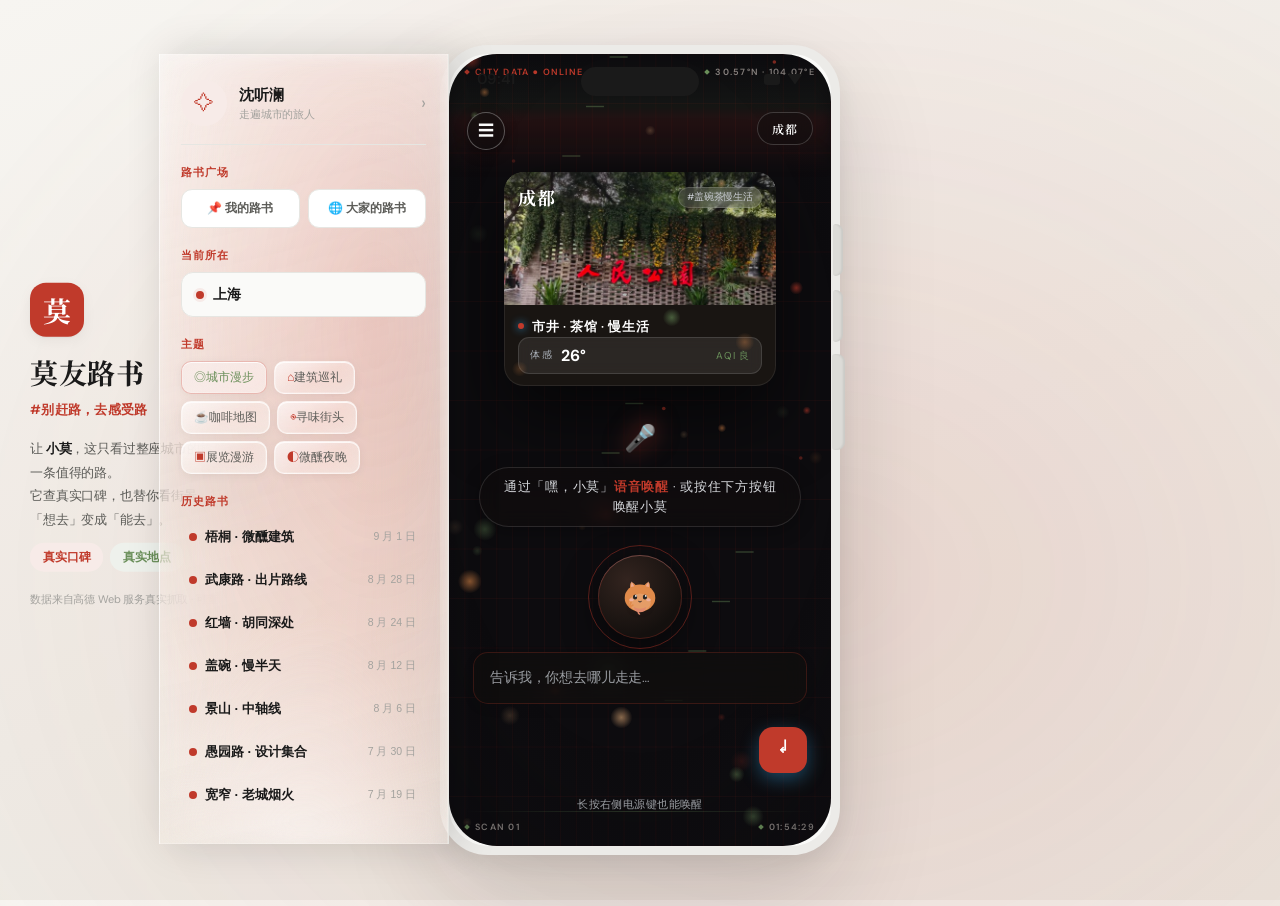
==== commit 585e6ef9: "莫友路书：删除侧边栏数据能力+历史路书可滚动(限高300px+细滚动条)+用户主页足迹地图(中国轮廓+城市标记+连线)" ====
--- a/双源路书-demo/index.html
+++ b/双源路书-demo/index.html
@@ -70,12 +70,6 @@
         <div class="dr-themes" id="drThemeRow"></div>
         <div class="dr-sec">历史路书</div>
         <div class="dr-hist" id="drHist"></div>
-        <div class="dr-sec">数据能力</div>
-        <div class="dr-datas">
-          <div class="dr-data"><b>高德 POI</b><span>实时坐标 · 营业时间</span></div>
-          <div class="dr-data"><b>小红书口碑</b><span>真实点评 · 打卡热度</span></div>
-          <div class="dr-data"><b>AI 行程引擎</b><span>多工具查证 · 双源可溯源</span></div>
-        </div>
       </div>
     </div>
 
@@ -315,6 +309,8 @@
         </header>
         <div class="profile-hd" id="profileHd"></div>
         <div class="profile-stats" id="profileStats"></div>
+        <div class="profile-sec">足迹地图</div>
+        <div class="profile-footmap" id="profileFootmap"></div>
         <div class="profile-sec">收藏的路书</div>
         <div class="profile-grid" id="profileFavs"></div>
         <div class="profile-sec">自己的路书</div>
--- a/双源路书-demo/style.css
+++ b/双源路书-demo/style.css
@@ -381,9 +381,10 @@
 .dr-theme.on{border-color:var(--accent);background:var(--accent-soft);color:var(--accent)}
 .dr-theme .ic{color:var(--brand)}
 .dr-theme.on .ic{color:var(--accent)}
-.dr-hist{display:flex;flex-direction:column;gap:5px;overflow-y:auto;max-height:300px}
-.dr-datas{margin-top:auto}
-.dr-hist::-webkit-scrollbar{width:0}
+.dr-hist{display:flex;flex-direction:column;gap:5px;overflow-y:auto;flex:1;min-height:160px;max-height:300px;padding-right:2px}
+.dr-hist::-webkit-scrollbar{width:4px}
+.dr-hist::-webkit-scrollbar-thumb{background:var(--line);border-radius:4px}
+.dr-hist::-webkit-scrollbar-track{background:transparent}
 .dr-hist-item{display:flex;align-items:center;gap:8px;border:0;background:none;padding:10px 8px;border-radius:11px;cursor:pointer;text-align:left;transition:.15s;color:var(--ink)}
 .dr-hist-item:hover{background:#f5f4f1}
 .dr-hist-item .dh-dot{width:8px;height:8px;border-radius:50%;background:var(--brand);flex-shrink:0}
@@ -1000,3 +1001,15 @@
 .book-acts .bk-act .a-ic{font-size:16px}
 .book-acts .bk-act.on{color:var(--brand);border-color:var(--brand);background:var(--brand-soft);font-weight:700}
 .book-acts .bk-act.share{color:var(--brand)}
+
+/* ============================================================
+   用户主页 · 足迹地图
+   ============================================================ */
+.profile-footmap{padding:0 20px}
+.footmap{background:var(--card);border:1px solid var(--line);border-radius:16px;box-shadow:var(--sh);padding:14px 16px 12px;position:relative}
+.footmap svg{width:100%;height:180px;display:block}
+.footmap .china{fill:rgba(192,58,43,.05);stroke:rgba(192,58,43,.3);stroke-width:.6;stroke-linejoin:round}
+.footmap .fm-node{cursor:pointer}
+.footmap .fm-node text{font-family:var(--serif);font-size:3.6px;letter-spacing:.04em}
+.footmap-legend{margin-top:8px;padding-top:9px;border-top:1px solid var(--line);font-size:10.5px;color:var(--ink-faint);letter-spacing:.06em;text-align:center}
+.footmap-legend::before{content:'✦ ';color:var(--brand)}
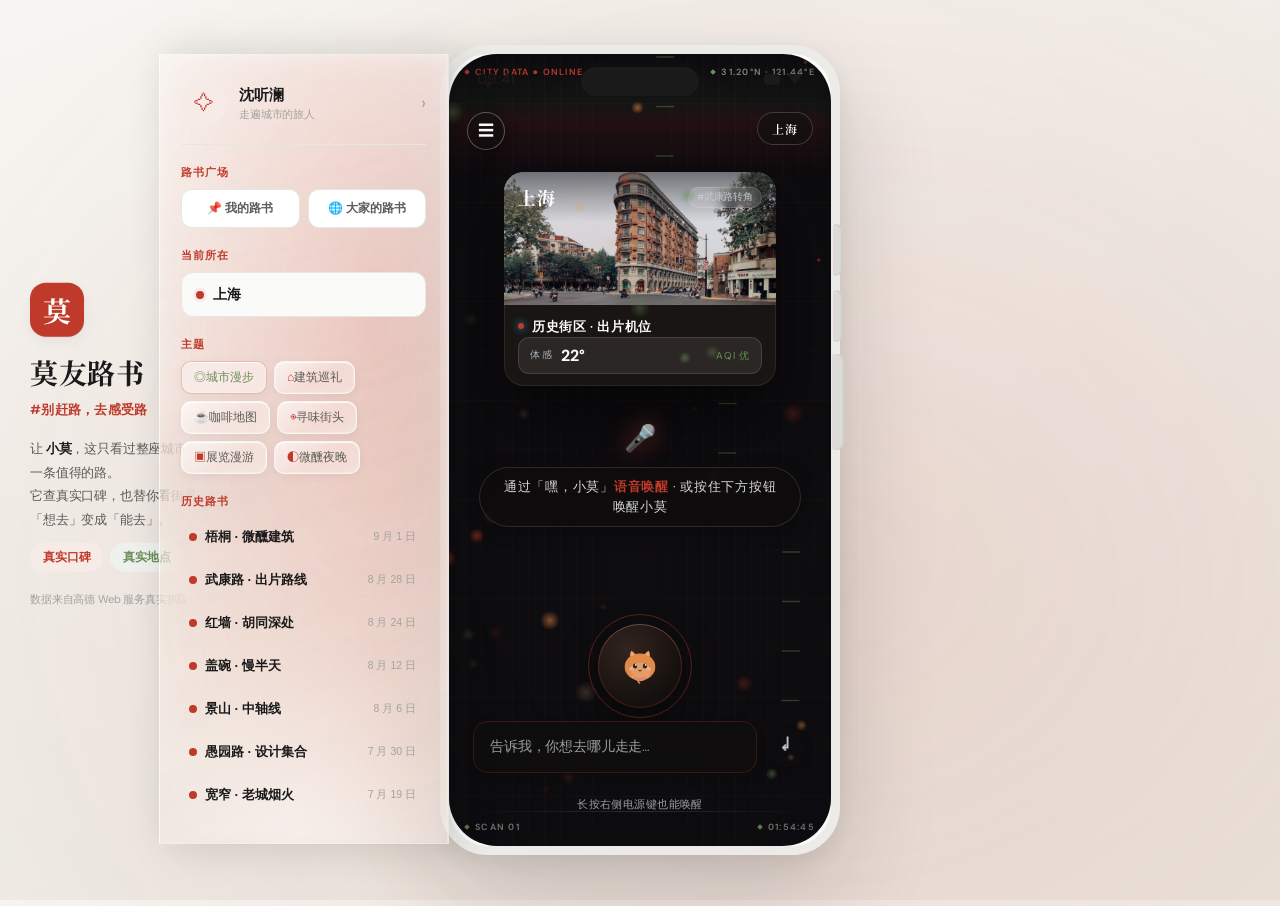
==== commit cebcb7f3: "莫友路书：主界面输入框与发送键放同一行，发送键改透明圆形" ====
--- a/双源路书-demo/index.html
+++ b/双源路书-demo/index.html
@@ -148,8 +148,8 @@
           <button class="holy-voice" id="holyVoice" onclick="wakeAI()" aria-label="唤醒小莫">
             <svg viewBox="0 0 120 120" id="petSvgBtn" width="54" height="54"></svg>
           </button>
-          <div class="s1-box" id="homeInput" contenteditable="true" data-ph="告诉我，你想去哪儿走走…"></div>
-          <div class="s1-actions">
+          <div class="s1-row">
+            <div class="s1-box" id="homeInput" contenteditable="true" data-ph="告诉我，你想去哪儿走走…"></div>
             <button class="s1-btn send" onclick="homeSend()">↵</button>
           </div>
           <div class="s1-hint">长按右侧电源键也能唤醒</div>
--- a/双源路书-demo/style.css
+++ b/双源路书-demo/style.css
@@ -864,11 +864,13 @@
 .holy-voice::before{content:'';position:absolute;inset:-10px;border-radius:50%;border:1.5px solid rgba(192,58,43,.42);animation:voiceRing 3s ease-out infinite}
 @keyframes voiceRing{0%{transform:scale(.9);opacity:.7}70%{transform:scale(1.5);opacity:0}100%{opacity:0}}
 .holy-voice svg{pointer-events:none}
-.s1 .s1-box{width:100%;background:rgba(18,15,14,.6);border:1px solid rgba(192,58,43,.24);border-radius:15px;padding:14px 16px;font-size:14px;line-height:1.55;color:#fff;-webkit-backdrop-filter:blur(12px);backdrop-filter:blur(12px);min-height:48px;transition:.15s}
+/* 输入框 + 发送键同一行（发送键透明内嵌） */
+.s1 .s1-row{width:100%;display:flex;align-items:center;gap:8px;position:relative}
+.s1 .s1-box{flex:1;background:rgba(18,15,14,.6);border:1px solid rgba(192,58,43,.24);border-radius:15px;padding:14px 16px;font-size:14px;line-height:1.55;color:#fff;-webkit-backdrop-filter:blur(12px);backdrop-filter:blur(12px);min-height:48px;transition:.15s}
 .s1 .s1-box:focus{border-color:var(--tech)}
 .s1 .s1-box[contenteditable]:empty:before{content:attr(data-ph);color:#9a9da2;font-weight:300}
-.s1 .s1-actions{width:100%;display:flex;justify-content:flex-end}
-.s1 .s1-btn.send{width:48px;flex:0 0 48px;border:0;border-radius:14px;background:var(--tech);color:#fff;font-size:17px;box-shadow:0 6px 18px rgba(56,182,255,.35);cursor:pointer}
+.s1 .s1-btn.send{flex:0 0 auto;width:40px;height:40px;border:0;border-radius:50%;background:transparent;color:rgba(255,255,255,.75);font-size:18px;cursor:pointer;display:flex;align-items:center;justify-content:center;transition:.15s;margin-right:2px}
+.s1 .s1-btn.send:hover{color:#fff;background:rgba(192,58,43,.22)}
 .s1 .s1-hint{text-align:center;font-size:10.5px;color:#9a9da2;letter-spacing:.04em}
 
 /* 立方体亮度差异化（体现 3D 空间感） */
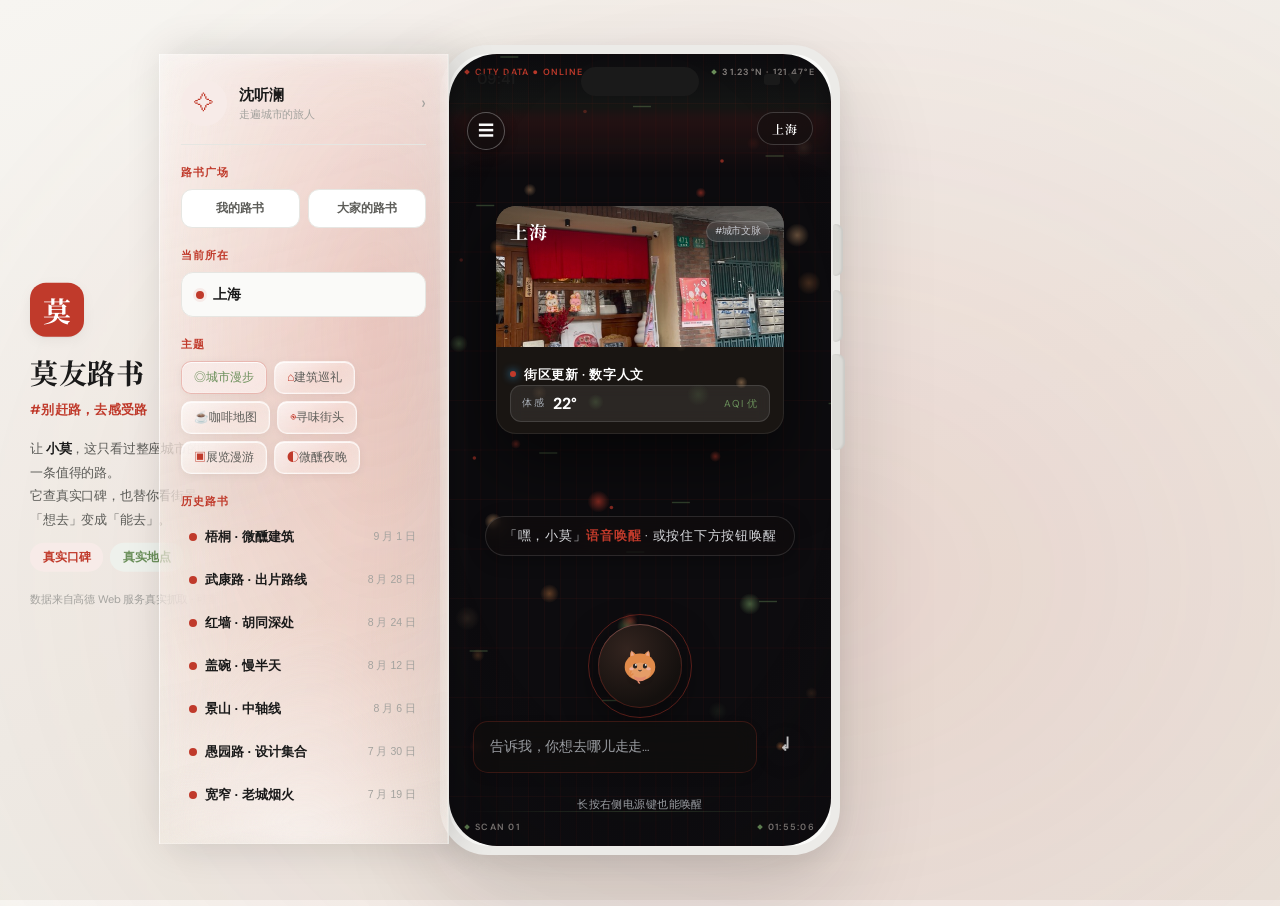
==== commit 0bb1c10d: "莫友路书：删除话筒等具体emoji，icon一律简化（纯文字+中性符号），提示区改纯文字胶囊" ====
--- a/双源路书-demo/index.html
+++ b/双源路书-demo/index.html
@@ -61,8 +61,8 @@
         </div>
         <div class="dr-sec">路书广场</div>
         <div class="dr-favs">
-          <button class="dr-fav-btn" onclick="openFavs('mine')">📌 我的路书</button>
-          <button class="dr-fav-btn" onclick="openFavs('all')">🌐 大家的路书</button>
+          <button class="dr-fav-btn" onclick="openFavs('mine')">我的路书</button>
+          <button class="dr-fav-btn" onclick="openFavs('all')">大家的路书</button>
         </div>
         <div class="dr-sec">当前所在</div>
         <div class="dr-loc" id="drLoc"><span class="dlc-dot"></span><span id="drLocName">上海</span></div>
@@ -139,8 +139,7 @@
 
         <!-- 中间交互提示 -->
         <div class="s1-prompt">
-          <span class="prompt-mic">🎤</span>
-          <span class="prompt-txt">通过「嘿，小莫」<b>语音唤醒</b> · 或按住下方按钮唤醒小莫</span>
+          <span class="prompt-txt">「嘿，小莫」<b>语音唤醒</b> · 或按住下方按钮唤醒</span>
         </div>
 
         <!-- 圆形输入按钮 -->
@@ -169,7 +168,7 @@
         <header class="s-head">
           <button class="back" onclick="go('screen1')">‹</button>
           <div class="step-chip"><span id="s2City">上海</span> · 小莫已懂你</div>
-          <button class="hd-share" onclick="wakeAI()">💬 重新跟小莫说</button>
+          <button class="hd-share" onclick="wakeAI()">重新跟小莫说 ↗</button>
         </header>
 
         <div class="confirm-hd">
@@ -217,7 +216,7 @@
         </div>
 
         <div class="sum" id="sum"></div>
-        <div class="ai-strip" onclick="wakeAI()"><span class="as-ic">🎤</span> 想改？直接跟小莫说</div>
+        <div class="ai-strip" onclick="wakeAI()"><span class="as-ic">↔</span> 想改？直接跟小莫说</div>
 
         <div class="view-tabs">
           <button class="vtab active" id="vtab-map" onclick="switchView('map')"><span class="v-ic">◫</span>路线</button>
@@ -289,7 +288,7 @@
       <section class="screen s-favs" id="screen-favs">
         <header class="s-head">
           <button class="back" onclick="go('screen1')">‹</button>
-          <div class="step-chip" id="favsTitle">🌐 大家的路书</div>
+          <div class="step-chip" id="favsTitle">大家的路书</div>
           <button class="hd-share" onclick="toast('已抓到最新路书')">刷新</button>
         </header>
         <div class="favs-tabs">
@@ -352,7 +351,7 @@
       <div class="ai-typing" id="aiTyping">
         <div class="typing-input">
           <input id="aiInput" placeholder="直接说一句…" onkeydown="if(event.key==='Enter')sendAI()">
-          <button onclick="sendAI()">🎤</button>
+          <button onclick="sendAI()">↵</button>
         </div>
       </div>
     </div>
--- a/双源路书-demo/style.css
+++ b/双源路书-demo/style.css
@@ -787,8 +787,8 @@
 /* 城市数据卡：层叠，当前卡最前，逐个浮起淡入淡出 */
 .data-stack{position:absolute;inset:0;z-index:3}
 .data-card{
-  position:absolute;left:50%;top:118px;width:272px;height:214px;
-  margin:0 0 0 -136px;border-radius:20px;overflow:hidden;
+  position:absolute;left:50%;top:152px;width:288px;height:228px;
+  margin:0 0 0 -144px;border-radius:20px;overflow:hidden;
   background:#191512;box-shadow:0 30px 70px rgba(0,0,0,.55), inset 0 0 0 1px rgba(255,255,255,.08);
   display:flex;flex-direction:column;
   opacity:0;transform:rotate(-3deg) translateY(22px) scale(.94);
@@ -837,11 +837,9 @@
 
 /* 中间交互提示：置于数据卡与输入区之间，避免重叠 */
 .s1-prompt{
-  position:absolute;top:420px;left:0;right:0;z-index:6;text-align:center;
+  position:absolute;top:482px;left:0;right:0;z-index:6;text-align:center;
   transform:translateY(-50%);pointer-events:none;padding:0 30px;
 }
-.s1-prompt .prompt-mic{display:block;font-size:26px;margin:0 auto 12px;filter:drop-shadow(0 0 12px rgba(192,58,43,.65));animation:micFloat 3.6s ease-in-out infinite}
-@keyframes micFloat{0%,100%{transform:translateY(0);opacity:.9}50%{transform:translateY(-6px);opacity:1}}
 .s1-prompt .prompt-txt{
   display:inline-block;font-size:12.5px;color:#d7d9dd;letter-spacing:.06em;
   background:rgba(16,13,12,.5);border:1px solid rgba(255,255,255,.12);border-radius:999px;
@@ -877,7 +875,7 @@
 .cube-face.bottom{filter:brightness(.7)}
 @media (prefers-reduced-motion:reduce){
   .cube{animation:none}
-  .s1-prompt .prompt-mic{animation:none}
+  .s1 .s1-row{animation:none}
   .holy-voice::before{animation:none}
 }
 
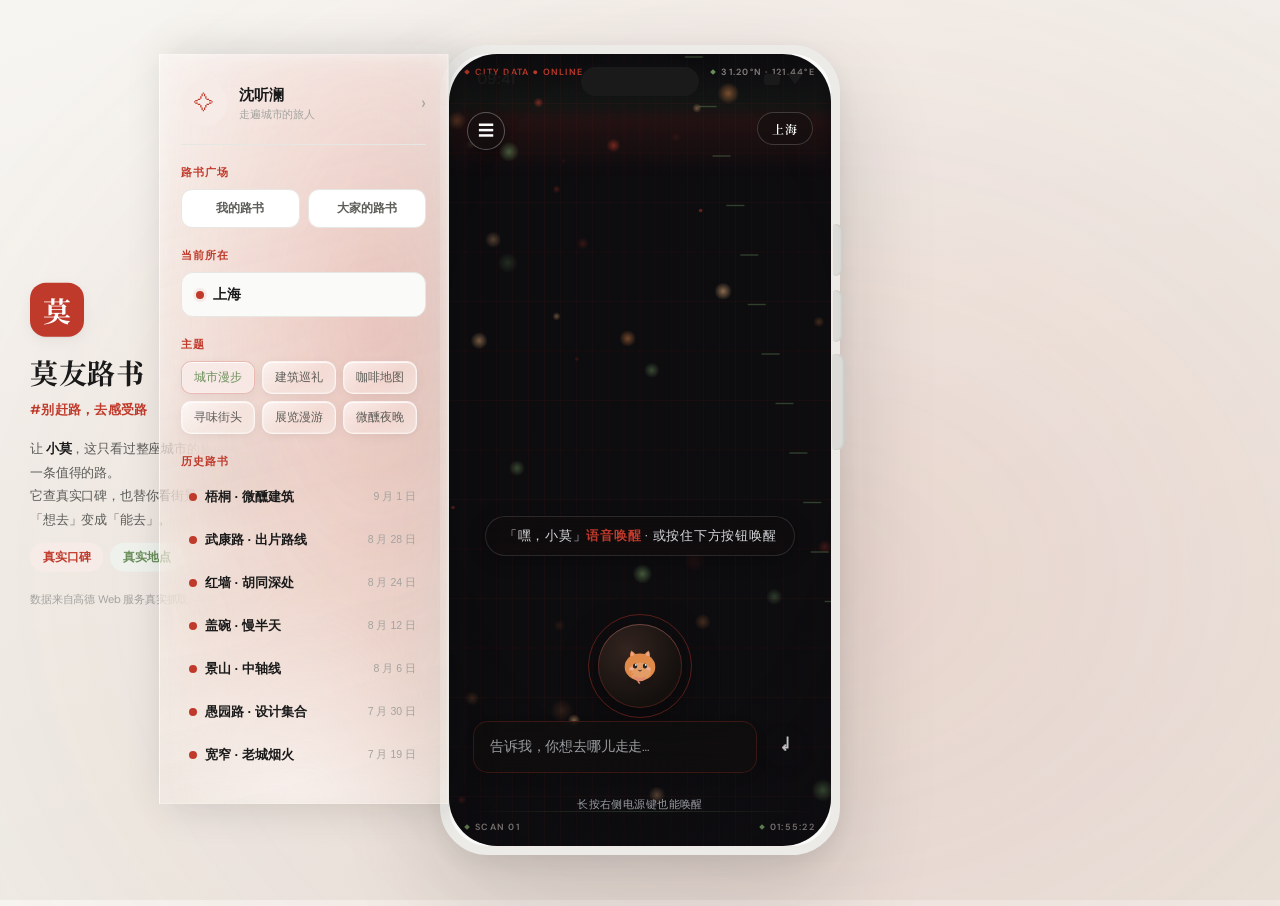
==== commit 9d208956: "莫友路书：完整评论页(列表+发布)+每站点可点开详情弹层+景点/餐饮/娱乐/打卡分类色卡+全卡片流体玻璃" ====
--- a/双源路书-demo/index.html
+++ b/双源路书-demo/index.html
@@ -329,6 +329,28 @@
         <div class="safe-bottom"></div>
       </section>
 
+      <!-- 评论页（路书评论列表 + 输入框） -->
+      <section class="screen s-cmt" id="screen-cmt">
+        <header class="s-head">
+          <button class="back" onclick="go('screen-book')">‹</button>
+          <div class="step-chip">评论</div>
+        </header>
+        <div class="cmt-list" id="cmtList"></div>
+        <div class="cmt-inputbar">
+          <div class="cmt-inputbox" contenteditable="true" id="cmtInput" data-ph="说说你的看法…"></div>
+          <button class="cmt-send" onclick="sendCmt()"><span>发送</span></button>
+        </div>
+        <div class="safe-bottom"></div>
+      </section>
+
+    </div>
+
+    <!-- 景点详情弹出层（可点开每个景点/标签） -->
+    <div class="spot-overlay hidden" id="spotOverlay" onclick="closeSpot(event)">
+      <div class="spot-sheet">
+        <button class="spot-close" onclick="closeSpot()">✕</button>
+        <div id="spotBody"></div>
+      </div>
     </div>
 
     <div class="toast" id="toast"></div>
--- a/双源路书-demo/style.css
+++ b/双源路书-demo/style.css
@@ -303,7 +303,8 @@
 .post-poi .pp-t{font-size:10px;color:var(--ink-faint)}
 .post-acts{display:flex;gap:16px;padding:2px 1px 11px;border-bottom:1px solid var(--line)}
 .act{display:flex;align-items:center;gap:5px;background:none;border:0;font-size:13px;color:var(--ink-soft);cursor:pointer;padding:2px}
-.act .a-ic{font-size:14px}
+.act .a-ic{font-size:14px;display:inline-flex;align-items:center;justify-content:center}
+.act .a-ic svg{display:block;vertical-align:middle}
 .act em{font-style:normal;font-size:12px}
 .act.like.on{color:var(--brand);font-weight:600}
 .act.like.on .a-ic{color:var(--brand)}
@@ -929,7 +930,8 @@
 .fav-card .fc-acts{display:flex;gap:8px;padding:12px 14px 14px;border-top:1px solid var(--line);margin-top:12px}
 .fav-card .act{flex:1;display:flex;align-items:center;justify-content:center;gap:5px;border:0;background:none;font-size:12.5px;color:var(--ink-soft);cursor:pointer;padding:7px 2px;border-radius:10px;transition:.15s}
 .fav-card .act:hover{background:var(--brand-soft);color:var(--brand)}
-.fav-card .act .a-ic{font-size:14px}
+.fav-card .act .a-ic{font-size:14px;display:inline-flex;align-items:center;justify-content:center}
+.fav-card .act .a-ic svg{display:block;vertical-align:middle}
 .fav-card .act.like.on{color:var(--brand);font-weight:700}
 .fav-card .act.like.on .a-ic{color:var(--brand)}
 .fav-card .act.on{color:var(--accent);font-weight:600}
@@ -998,7 +1000,8 @@
 .bk-spot-card p{font-size:12px;color:var(--ink-soft);line-height:1.6;margin-top:8px;padding-top:8px;border-top:1px solid var(--line)}
 .book-acts{position:sticky;bottom:0;display:flex;gap:8px;padding:12px 16px 22px;background:linear-gradient(180deg,rgba(250,250,248,0),var(--paper) 30%);-webkit-backdrop-filter:blur(8px);backdrop-filter:blur(8px)}
 .book-acts .bk-act{flex:1;display:flex;align-items:center;justify-content:center;gap:6px;border:1px solid var(--line);background:var(--card);border-radius:13px;padding:12px 4px;font-size:13px;font-weight:600;color:var(--ink-soft);cursor:pointer;transition:.15s;box-shadow:var(--sh)}
-.book-acts .bk-act .a-ic{font-size:16px}
+.book-acts .bk-act .a-ic{font-size:16px;display:inline-flex;align-items:center;justify-content:center}
+.book-acts .bk-act .a-ic svg{display:block;vertical-align:middle}
 .book-acts .bk-act.on{color:var(--brand);border-color:var(--brand);background:var(--brand-soft);font-weight:700}
 .book-acts .bk-act.share{color:var(--brand)}
 
@@ -1013,3 +1016,65 @@
 .footmap .fm-node text{font-family:var(--serif);font-size:3.6px;letter-spacing:.04em}
 .footmap-legend{margin-top:8px;padding-top:9px;border-top:1px solid var(--line);font-size:10.5px;color:var(--ink-faint);letter-spacing:.06em;text-align:center}
 .footmap-legend::before{content:'✦ ';color:var(--brand)}
+
+/* ============================================================
+   评论页
+   ============================================================ */
+.s-cmt{background:var(--paper);padding-bottom:0}
+.cmt-list{padding:10px 18px 90px}
+.cmt-sum{font-size:12.5px;color:var(--ink-soft);padding:8px 2px 14px;border-bottom:1px solid var(--line)}
+.cmt-sum b{color:var(--brand);font-weight:700}
+.cmt-item{display:flex;gap:11px;padding:14px 0;border-bottom:1px solid var(--line)}
+.cmt-item .ava{width:38px;height:38px;border-radius:50%;display:flex;align-items:center;justify-content:center;color:#fff;font-size:15px;flex-shrink:0}
+.cmt-item .ci-b{flex:1}
+.cmt-item .ci-b>div{display:flex;align-items:center;gap:8px}
+.cmt-item .ci-b b{font-size:13px;font-weight:700;color:var(--ink)}
+.cmt-item .ci-lp{font-size:11px;color:var(--brand);font-weight:600}
+.cmt-item .ci-b p{font-size:12.5px;color:var(--ink-soft);line-height:1.65;margin-top:5px}
+.cmt-inputbar{position:fixed;left:0;right:0;bottom:0;display:flex;align-items:center;gap:10px;padding:12px 18px 26px;background:linear-gradient(180deg,rgba(250,250,248,0),var(--paper) 35%);-webkit-backdrop-filter:blur(12px);backdrop-filter:blur(12px);z-index:30}
+.cmt-inputbox{flex:1;background:rgba(16,13,12,.6);border:1px solid rgba(192,58,43,.24);border-radius:16px;padding:12px 16px;font-size:13px;color:#fff;line-height:1.55;min-height:44px;backdrop-filter:blur(12px);transition:.15s}
+.cmt-inputbox:focus{border-color:var(--brand)}
+.cmt-inputbox[contenteditable]:empty:before{content:attr(data-ph);color:#9a9da2}
+.cmt-send{flex:0 0 auto;border:0;border-radius:14px;background:var(--brand);color:#fff;padding:13px 18px;font-size:13px;font-weight:700;cursor:pointer;box-shadow:0 6px 18px rgba(192,58,43,.35);transition:.15s}
+.cmt-send:hover{transform:translateY(-1px)}
+
+/* ============================================================
+   景点详情弹出层 + 分类色卡
+   ============================================================ */
+.spot-overlay{position:fixed;inset:0;z-index:200;background:rgba(10,8,8,.55);display:flex;align-items:flex-end;justify-content:center;-webkit-backdrop-filter:blur(6px);backdrop-filter:blur(6px)}
+.spot-overlay.hidden{display:none}
+.spot-sheet{width:100%;max-width:420px;background:var(--paper);border-radius:24px 24px 0 0;padding:20px 18px 30px;position:relative;max-height:78vh;overflow-y:auto;animation:sheetUp .32s cubic-bezier(.2,.7,.3,1);box-shadow:0 -18px 50px rgba(0,0,0,.4);
+  background:linear-gradient(168deg, rgba(255,255,255,.82), rgba(252,250,246,.62) 45%, rgba(248,245,240,.76));-webkit-backdrop-filter:blur(20px) saturate(1.4);backdrop-filter:blur(20px) saturate(1.4)}
+@keyframes sheetUp{from{transform:translateY(60px);opacity:0}to{transform:translateY(0);opacity:1}}
+.spot-close{position:absolute;top:14px;right:16px;width:30px;height:30px;border-radius:50%;border:1px solid var(--line);background:var(--card);font-size:14px;color:var(--ink);cursor:pointer;z-index:2}
+.spot-cover{width:100%;height:200px;border-radius:16px;overflow:hidden;position:relative;display:flex;align-items:center;justify-content:center}
+.spot-cover img{width:100%;height:100%;object-fit:cover}
+.spot-ph-icon{font-size:54px;color:#fff;opacity:.85;font-family:var(--serif)}
+.spot-hd{padding:16px 2px 4px}
+.spot-tag{display:inline-block;font-size:10px;font-weight:700;letter-spacing:.08em;border-radius:999px;padding:3px 10px;margin-bottom:8px}
+.spot-hd h3{font-family:var(--serif);font-size:20px;font-weight:700;color:var(--ink)}
+.spot-type{font-size:12px;color:var(--ink-soft);margin-top:4px}
+.spot-rows{display:flex;flex-direction:column;gap:8px;margin:12px 0 16px}
+.spot-row{display:flex;align-items:baseline;gap:12px;background:var(--card);border:1px solid var(--line);border-radius:12px;padding:12px 14px;box-shadow:var(--sh)}
+.spot-row span{font-size:11px;color:var(--ink-faint);letter-spacing:.06em;flex-shrink:0;min-width:44px}
+.spot-row b{font-size:13px;color:var(--ink);font-weight:600}
+.spot-row.wide b{line-height:1.6;font-weight:500}
+.spot-cta{width:100%;border:0;border-radius:14px;color:#fff;padding:14px;font-size:14px;font-weight:700;cursor:pointer;box-shadow:0 8px 22px rgba(0,0,0,.18);transition:.15s}
+.spot-cta:hover{transform:translateY(-1px)}
+
+/* ============================================================
+   流体玻璃卡片（所有卡片统一为液态玻璃质感）
+   ============================================================ */
+.fav-card,.bk-spot-card,.bk-stats>div,.pf-card,.fc-cover{
+  -webkit-backdrop-filter:blur(16px) saturate(1.5);backdrop-filter:blur(16px) saturate(1.5);
+}
+.fav-card{position:relative;overflow:hidden;
+  background:linear-gradient(162deg, rgba(255,255,255,.78), rgba(252,250,246,.5) 48%, rgba(248,245,240,.62));}
+.fav-card:before,.bk-cover:before,.data-card:before{content:'';position:absolute;inset:-30%;pointer-events:none;z-index:1;opacity:.7;background:linear-gradient(120deg,transparent 22%,rgba(255,255,255,.5) 46%,rgba(255,255,255,.18) 54%,transparent 72%);transform:translateX(-60%);animation:glassSheen 6s ease-in-out infinite}
+.data-card{position:relative}
+.bk-cover{position:relative;overflow:hidden}
+@keyframes glassSheen{0%{transform:translateX(-60%)}55%{transform:translateX(60%)}100%{transform:translateX(60%)}}
+.bk-spot-card{position:relative;overflow:hidden;cursor:pointer;transition:.15s;
+  background:linear-gradient(165deg, rgba(255,255,255,.8), rgba(252,250,246,.55) 48%, rgba(248,245,240,.66))}
+.bk-spot-card:hover{transform:translateY(-2px);box-shadow:0 12px 30px rgba(0,0,0,.14)}
+.bk-spot-card{border-color:rgba(255,255,255,.5)}
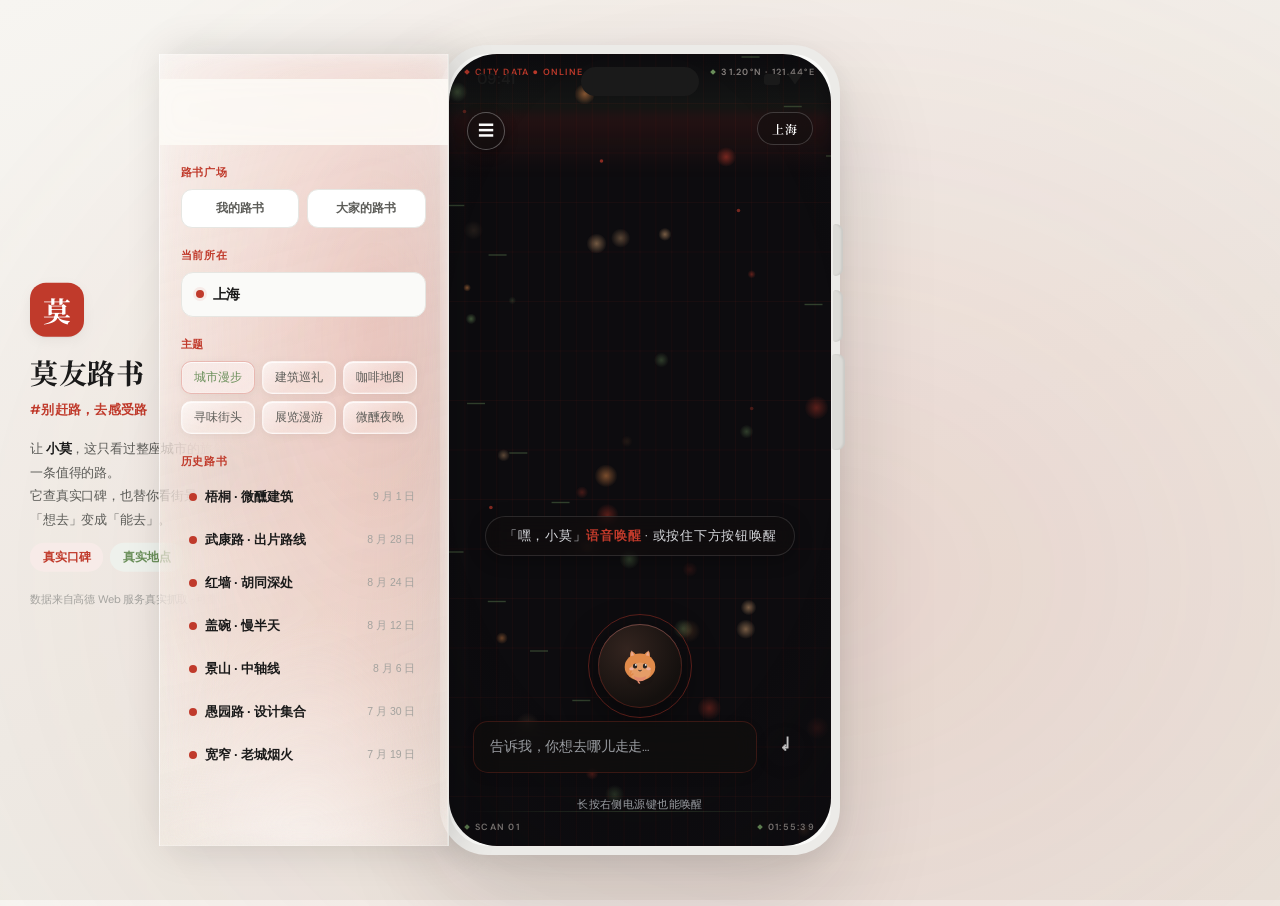
==== commit cc0b3700: "莫友路书：各屏顶部返回按钮sticky固定+侧边栏可滚动且用户卡吸顶+评论区改为底部弹出" ====
--- a/双源路书-demo/index.html
+++ b/双源路书-demo/index.html
@@ -329,11 +329,12 @@
         <div class="safe-bottom"></div>
       </section>
 
-      <!-- 评论页（路书评论列表 + 输入框） -->
+      <!-- 评论页（路书评论列表 + 输入框，从下方弹出） -->
       <section class="screen s-cmt" id="screen-cmt">
         <header class="s-head">
-          <button class="back" onclick="go('screen-book')">‹</button>
+          <button class="back" onclick="closeCmt()">‹</button>
           <div class="step-chip">评论</div>
+          <button class="hd-share" onclick="closeCmt()">收起</button>
         </header>
         <div class="cmt-list" id="cmtList"></div>
         <div class="cmt-inputbar">
--- a/双源路书-demo/style.css
+++ b/双源路书-demo/style.css
@@ -77,7 +77,8 @@
 .screen.active{display:flex}
 .screen::-webkit-scrollbar{width:0}
 .safe-bottom{height:26px}
-.s-head{display:flex;align-items:center;gap:10px;padding:8px 18px 2px;flex-shrink:0}
+.s-head{position:sticky;top:0;z-index:40;display:flex;align-items:center;gap:10px;padding:8px 18px 2px;flex-shrink:0;
+  background:linear-gradient(180deg, var(--paper) 0%, var(--paper) 60%, rgba(250,250,248,0) 100%);-webkit-backdrop-filter:blur(10px);backdrop-filter:blur(10px)}
 .s-head .back{width:34px;height:34px;border-radius:50%;border:0;background:var(--card);box-shadow:var(--sh);font-size:20px;color:var(--ink);cursor:pointer;display:flex;align-items:center;justify-content:center;font-weight:500}
 .step-chip{font-size:12px;font-weight:600;color:var(--ink-soft);background:var(--card);border-radius:12px;padding:7px 12px;box-shadow:var(--sh)}
 .step-chip.bright{color:var(--brand);background:var(--brand-soft)}
@@ -368,9 +369,10 @@
 .drawer.open{pointer-events:auto}
 .drawer-scrim{position:absolute;inset:0;background:rgba(15,15,15,.3);backdrop-filter:blur(2px);opacity:0;transition:.25s}
 .drawer.open .drawer-scrim{opacity:1}
-.drawer-panel{position:absolute;top:0;bottom:0;left:0;width:290px;background:var(--card);box-shadow:10px 0 40px rgba(20,20,18,.14);padding:26px 22px;transform:translateX(-100%);transition:.28s cubic-bezier(.4,0,.2,1);display:flex;flex-direction:column;border-right:1px solid var(--line)}
+.drawer-panel{position:absolute;top:0;bottom:0;left:0;width:290px;background:var(--card);box-shadow:10px 0 40px rgba(20,20,18,.14);padding:26px 22px;transform:translateX(-100%);transition:.28s cubic-bezier(.4,0,.2,1);display:flex;flex-direction:column;border-right:1px solid var(--line);overflow-y:auto}
+.drawer-panel::-webkit-scrollbar{width:0}
 .drawer.open .drawer-panel{transform:none}
-.dr-user{display:flex;align-items:center;gap:12px;padding-bottom:18px;border-bottom:1px solid var(--line)}
+.dr-user{position:sticky;top:0;z-index:2;background:var(--card);display:flex;align-items:center;gap:12px;padding-bottom:18px;border-bottom:1px solid var(--line)}
 .dr-avatar{width:46px;height:46px;border-radius:50%;background:var(--brand-soft);color:var(--brand);display:flex;align-items:center;justify-content:center;font-size:20px;flex-shrink:0}
 .dr-name{font-size:15px;font-weight:700}
 .dr-sub{font-size:11px;color:var(--ink-faint);margin-top:2px}
@@ -530,7 +532,8 @@
 
 /* ================= 侧边隐藏栏：液态玻璃面板 ================= */
 .drawer-panel{
-  isolation:isolate;overflow:hidden;position:relative;
+  isolation:isolate;position:absolute;top:0;bottom:0;left:0;width:290px;overflow-y:auto;overflow-x:hidden;
+  padding:26px 22px;color:var(--ink);
   background:
     linear-gradient(165deg, rgba(255,255,255,.26), rgba(250,248,244,.14) 55%, rgba(246,243,238,.20));
   -webkit-backdrop-filter:blur(30px) saturate(1.5);
@@ -539,6 +542,8 @@
              inset 0 0 0 .5px rgba(255,255,255,.5),
              inset 1px 0 0 rgba(255,255,255,.7);
 }
+.drawer-panel::-webkit-scrollbar{width:0}
+.drawer-panel .dr-user{position:sticky;top:0;z-index:2;background:rgba(252,250,246,.88);-webkit-backdrop-filter:blur(10px) saturate(1.4);backdrop-filter:blur(10px) saturate(1.4);margin:0 -22px 0;padding-bottom:18px}
 /* 玻璃内芯：折射扭曲层 —— 让背景光透过玻璃产生弯曲/流动（液态玻璃的灵魂） */
 .drawer-panel .lg-refract{
   position:absolute;inset:-24px;z-index:-2;pointer-events:none;
@@ -1018,10 +1023,12 @@
 .footmap-legend::before{content:'✦ ';color:var(--brand)}
 
 /* ============================================================
-   评论页
-   ============================================================ */
-.s-cmt{background:var(--paper);padding-bottom:0}
-.cmt-list{padding:10px 18px 90px}
+   评论页（底部弹出，像聊天界面）
+   ============================================================ */
+.s-cmt{background:var(--paper);padding-bottom:0;z-index:60}
+.s-cmt.active{animation:cmtUp .32s cubic-bezier(.4,0,.2,1)}
+@keyframes cmtUp{from{transform:translateY(100%)}to{transform:translateY(0)}}
+.cmt-list{padding:10px 18px 90px;overflow-y:auto}
 .cmt-sum{font-size:12.5px;color:var(--ink-soft);padding:8px 2px 14px;border-bottom:1px solid var(--line)}
 .cmt-sum b{color:var(--brand);font-weight:700}
 .cmt-item{display:flex;gap:11px;padding:14px 0;border-bottom:1px solid var(--line)}
@@ -1051,7 +1058,7 @@
 .spot-cover img{width:100%;height:100%;object-fit:cover}
 .spot-ph-icon{font-size:54px;color:#fff;opacity:.85;font-family:var(--serif)}
 .spot-hd{padding:16px 2px 4px}
-.spot-tag{display:inline-block;font-size:10px;font-weight:700;letter-spacing:.08em;border-radius:999px;padding:3px 10px;margin-bottom:8px}
+.spot-tag{display:inline-flex;align-items:center;font-size:10px;font-weight:700;letter-spacing:.08em;border-radius:999px;padding:2px 8px;margin-bottom:5px;width:max-content;line-height:1.3}
 .spot-hd h3{font-family:var(--serif);font-size:20px;font-weight:700;color:var(--ink)}
 .spot-type{font-size:12px;color:var(--ink-soft);margin-top:4px}
 .spot-rows{display:flex;flex-direction:column;gap:8px;margin:12px 0 16px}
@@ -1076,5 +1083,12 @@
 @keyframes glassSheen{0%{transform:translateX(-60%)}55%{transform:translateX(60%)}100%{transform:translateX(60%)}}
 .bk-spot-card{position:relative;overflow:hidden;cursor:pointer;transition:.15s;
   background:linear-gradient(165deg, rgba(255,255,255,.8), rgba(252,250,246,.55) 48%, rgba(248,245,240,.66))}
+.bk-spot-card .bk-spot-txt{display:flex;flex-wrap:wrap;align-items:center;gap:2px 6px;padding-right:36px}
+.bk-spot-card .bk-spot-txt b{font-size:13.5px;color:var(--ink);display:block;flex-basis:100%;padding-top:4px}
+.bk-spot-card .bk-spot-txt>span:not(.spot-tag){font-size:11px;color:var(--ink-soft);flex:1}
 .bk-spot-card:hover{transform:translateY(-2px);box-shadow:0 12px 30px rgba(0,0,0,.14)}
 .bk-spot-card{border-color:rgba(255,255,255,.5)}
+
+/* 侧边栏顶部用户卡吸顶（不随滚动滚走） */
+.drawer-panel .dr-user{position:sticky;top:0;z-index:5;background:rgba(252,250,246,.9);-webkit-backdrop-filter:blur(12px) saturate(1.4);backdrop-filter:blur(12px) saturate(1.4);margin:0 -22px;padding-bottom:18px;border-bottom:1px solid var(--line)}
+.drawer-panel .dr-user:hover{color:inherit}
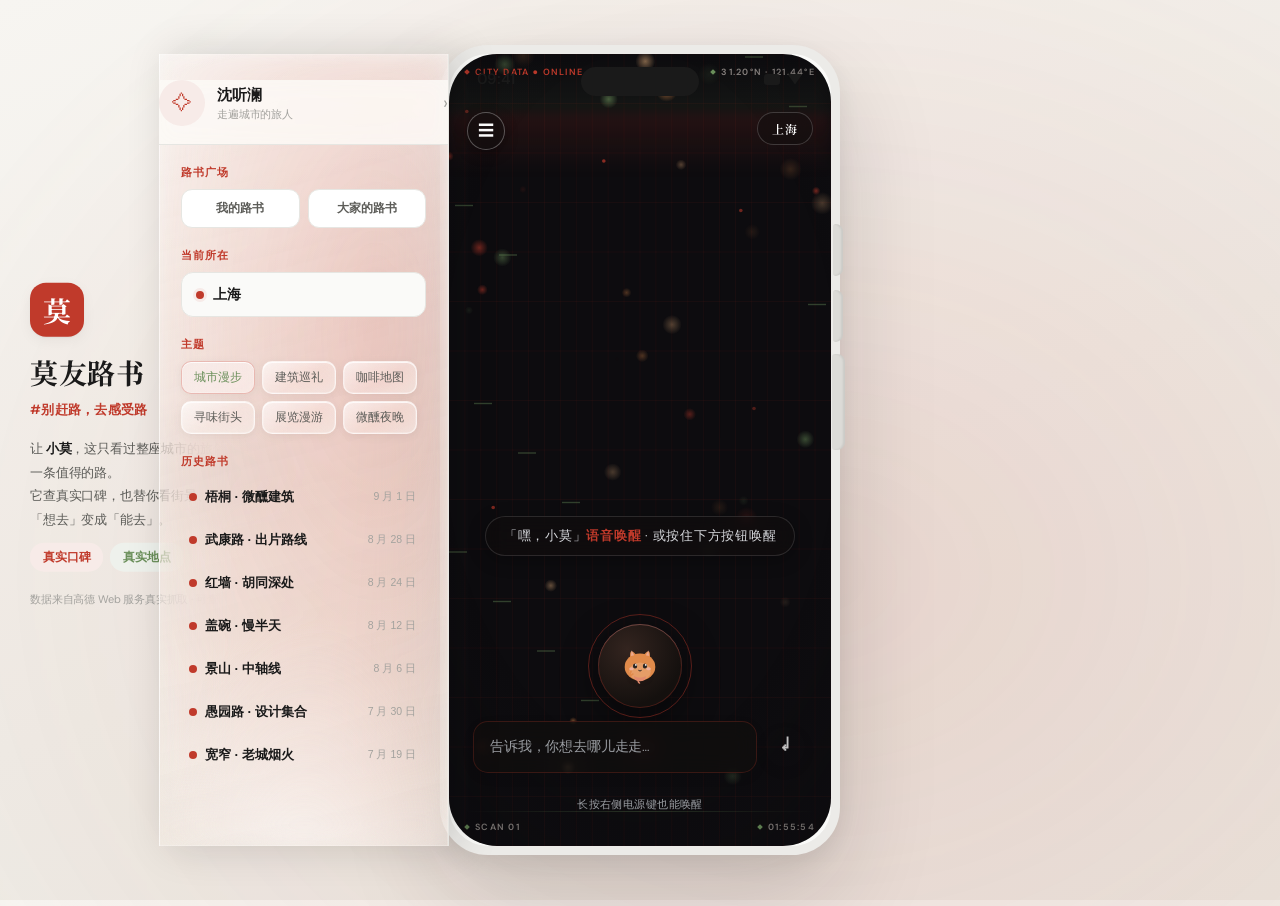
==== commit bbead351: "莫友路书：评论区改聊天式液态玻璃小窗+同路人用户可点开个人主页展示其路书+撤销侧边栏用户卡吸顶" ====
--- a/双源路书-demo/index.html
+++ b/双源路书-demo/index.html
@@ -329,21 +329,37 @@
         <div class="safe-bottom"></div>
       </section>
 
-      <!-- 评论页（路书评论列表 + 输入框，从下方弹出） -->
-      <section class="screen s-cmt" id="screen-cmt">
-        <header class="s-head">
-          <button class="back" onclick="closeCmt()">‹</button>
-          <div class="step-chip">评论</div>
-          <button class="hd-share" onclick="closeCmt()">收起</button>
-        </header>
+      <!-- 评论页（从下方弹出的小窗，与聊天界面同款液态玻璃） -->
+      <section class="screen s-cmt" id="screen-cmt" style="display:none"></section>
+
+    </div>
+
+    <!-- 评论小窗（与聊天界面同款，底部弹出） -->
+    <div class="cmt-overlay hidden" id="cmtOverlay">
+      <div class="cmt-sheet">
+        <span class="lg-refract" aria-hidden="true"></span>
+        <div class="cmt-hd">
+          <div class="ci-title"><span class="ci-ic">💬</span> 评论</div>
+          <button class="ai-close" onclick="closeCmt()">✕</button>
+        </div>
         <div class="cmt-list" id="cmtList"></div>
         <div class="cmt-inputbar">
           <div class="cmt-inputbox" contenteditable="true" id="cmtInput" data-ph="说说你的看法…"></div>
           <button class="cmt-send" onclick="sendCmt()"><span>发送</span></button>
         </div>
-        <div class="safe-bottom"></div>
-      </section>
-
+      </div>
+    </div>
+
+    <!-- 用户主页弹出层（从同路人/评论点开用户） -->
+    <div class="cmt-overlay hidden" id="userOverlay">
+      <div class="cmt-sheet">
+        <span class="lg-refract" aria-hidden="true"></span>
+        <div class="cmt-hd">
+          <div class="ci-title" id="userTitle">个人主页</div>
+          <button class="ai-close" onclick="closeUser()">✕</button>
+        </div>
+        <div class="user-body" id="userBody"></div>
+      </div>
     </div>
 
     <!-- 景点详情弹出层（可点开每个景点/标签） -->
--- a/双源路书-demo/style.css
+++ b/双源路书-demo/style.css
@@ -372,7 +372,7 @@
 .drawer-panel{position:absolute;top:0;bottom:0;left:0;width:290px;background:var(--card);box-shadow:10px 0 40px rgba(20,20,18,.14);padding:26px 22px;transform:translateX(-100%);transition:.28s cubic-bezier(.4,0,.2,1);display:flex;flex-direction:column;border-right:1px solid var(--line);overflow-y:auto}
 .drawer-panel::-webkit-scrollbar{width:0}
 .drawer.open .drawer-panel{transform:none}
-.dr-user{position:sticky;top:0;z-index:2;background:var(--card);display:flex;align-items:center;gap:12px;padding-bottom:18px;border-bottom:1px solid var(--line)}
+.dr-user{display:flex;align-items:center;gap:12px;padding-bottom:18px;border-bottom:1px solid var(--line)}
 .dr-avatar{width:46px;height:46px;border-radius:50%;background:var(--brand-soft);color:var(--brand);display:flex;align-items:center;justify-content:center;font-size:20px;flex-shrink:0}
 .dr-name{font-size:15px;font-weight:700}
 .dr-sub{font-size:11px;color:var(--ink-faint);margin-top:2px}
@@ -1023,12 +1023,23 @@
 .footmap-legend::before{content:'✦ ';color:var(--brand)}
 
 /* ============================================================
-   评论页（底部弹出，像聊天界面）
-   ============================================================ */
-.s-cmt{background:var(--paper);padding-bottom:0;z-index:60}
-.s-cmt.active{animation:cmtUp .32s cubic-bezier(.4,0,.2,1)}
+   评论小窗（底部弹出，与聊天界面同款液态玻璃）
+   ============================================================ */
+.cmt-overlay{position:fixed;inset:0;z-index:120;display:flex;align-items:flex-end;justify-content:center;background:rgba(40,28,16,.32);backdrop-filter:blur(3px)}
+.cmt-overlay.hidden{display:none}
+.cmt-sheet{width:400px;max-width:400px;height:72%;background:var(--card);border-radius:28px 28px 0 0;display:flex;flex-direction:column;box-shadow:0 -18px 60px rgba(20,20,18,.14);overflow:hidden;
+  isolation:isolate;position:relative;
+  background:linear-gradient(168deg, rgba(255,255,255,.28), rgba(250,248,244,.16) 45%, rgba(246,243,238,.24));
+  -webkit-backdrop-filter:blur(32px) saturate(1.5);backdrop-filter:blur(32px) saturate(1.5);
+  box-shadow:0 -18px 60px rgba(20,20,18,.16),inset 0 1px 0 rgba(255,255,255,.6),inset 0 0 0 .5px rgba(255,255,255,.42);
+  animation:cmtUp .32s cubic-bezier(.4,0,.2,1)}
 @keyframes cmtUp{from{transform:translateY(100%)}to{transform:translateY(0)}}
-.cmt-list{padding:10px 18px 90px;overflow-y:auto}
+.cmt-sheet .lg-refract{position:absolute;inset:-24px;z-index:-2;pointer-events:none;background:inherit;filter:url(#lg-refract);animation:lgRefractDriftAI 20s ease-in-out infinite alternate}
+.cmt-hd{display:flex;align-items:center;gap:12px;padding:18px 20px 14px;flex-shrink:0;background:linear-gradient(180deg,var(--brand-soft),transparent)}
+.ci-title{font-size:15px;font-weight:700;color:var(--ink);display:flex;align-items:center;gap:8px}
+.ci-title .ci-ic{color:var(--brand)}
+.ai-close{margin-left:auto;width:32px;height:32px;border-radius:50%;border:0;background:var(--card);font-size:14px;color:var(--ink-soft);cursor:pointer;box-shadow:var(--sh)}
+.cmt-list{flex:1;overflow-y:auto;padding:10px 20px;min-height:0}
 .cmt-sum{font-size:12.5px;color:var(--ink-soft);padding:8px 2px 14px;border-bottom:1px solid var(--line)}
 .cmt-sum b{color:var(--brand);font-weight:700}
 .cmt-item{display:flex;gap:11px;padding:14px 0;border-bottom:1px solid var(--line)}
@@ -1038,7 +1049,7 @@
 .cmt-item .ci-b b{font-size:13px;font-weight:700;color:var(--ink)}
 .cmt-item .ci-lp{font-size:11px;color:var(--brand);font-weight:600}
 .cmt-item .ci-b p{font-size:12.5px;color:var(--ink-soft);line-height:1.65;margin-top:5px}
-.cmt-inputbar{position:fixed;left:0;right:0;bottom:0;display:flex;align-items:center;gap:10px;padding:12px 18px 26px;background:linear-gradient(180deg,rgba(250,250,248,0),var(--paper) 35%);-webkit-backdrop-filter:blur(12px);backdrop-filter:blur(12px);z-index:30}
+.cmt-inputbar{flex-shrink:0;display:flex;align-items:center;gap:10px;padding:12px 18px 22px;background:linear-gradient(180deg,rgba(250,250,248,0),var(--paper) 35%);-webkit-backdrop-filter:blur(12px);backdrop-filter:blur(12px)}
 .cmt-inputbox{flex:1;background:rgba(16,13,12,.6);border:1px solid rgba(192,58,43,.24);border-radius:16px;padding:12px 16px;font-size:13px;color:#fff;line-height:1.55;min-height:44px;backdrop-filter:blur(12px);transition:.15s}
 .cmt-inputbox:focus{border-color:var(--brand)}
 .cmt-inputbox[contenteditable]:empty:before{content:attr(data-ph);color:#9a9da2}
@@ -1089,6 +1100,26 @@
 .bk-spot-card:hover{transform:translateY(-2px);box-shadow:0 12px 30px rgba(0,0,0,.14)}
 .bk-spot-card{border-color:rgba(255,255,255,.5)}
 
-/* 侧边栏顶部用户卡吸顶（不随滚动滚走） */
-.drawer-panel .dr-user{position:sticky;top:0;z-index:5;background:rgba(252,250,246,.9);-webkit-backdrop-filter:blur(12px) saturate(1.4);backdrop-filter:blur(12px) saturate(1.4);margin:0 -22px;padding-bottom:18px;border-bottom:1px solid var(--line)}
-.drawer-panel .dr-user:hover{color:inherit}
+/* ============================================================
+   用户主页弹出层（从同路人/评论点开）
+   ============================================================ */
+.user-body{flex:1;overflow-y:auto;padding:6px 20px 22px}
+.user-pro{text-align:center;padding:8px 0 4px}
+.u-ava{width:64px;height:64px;border-radius:50%;margin:0 auto 10px;display:flex;align-items:center;justify-content:center;color:#fff;font-size:26px}
+.u-name{font-size:17px;font-weight:700;color:var(--ink)}
+.u-sub{font-size:12px;color:var(--ink-soft);margin-top:3px}
+.u-tags{display:flex;justify-content:center;gap:6px;margin-top:10px;flex-wrap:wrap}
+.u-tags span{font-size:10px;color:var(--brand);background:var(--brand-soft);border-radius:999px;padding:3px 9px}
+.u-stats{display:flex;margin-top:14px;border-top:1px solid var(--line);padding-top:12px}
+.u-stats button{flex:1;border:0;background:none;display:flex;flex-direction:column;align-items:center;gap:3px;cursor:pointer}
+.u-stats button b{font-size:16px;font-weight:700;color:var(--ink)}
+.u-stats button span{font-size:10px;color:var(--ink-faint)}
+.u-sec{font-size:11px;font-weight:700;color:var(--brand);letter-spacing:.08em;margin:16px 2px 9px}
+.u-books{display:flex;flex-direction:column;gap:10px}
+.u-book{display:flex;align-items:center;gap:12px;border:0;background:var(--card);border:1px solid var(--line);border-radius:14px;padding:8px;cursor:pointer;text-align:left;box-shadow:var(--sh)}
+.u-book img{width:64px;height:64px;border-radius:10px;object-fit:cover;flex-shrink:0}
+.u-book>div{flex:1}
+.u-book b{font-size:13px;font-weight:700;color:var(--ink);display:block}
+.u-book span{font-size:10.5px;color:var(--ink-faint);display:block;margin-top:3px}
+.u-book em{font-style:normal;font-size:11px;color:var(--brand);font-weight:600}
+.u-empty{text-align:center;font-size:12px;color:var(--ink-faint);padding:24px 0}
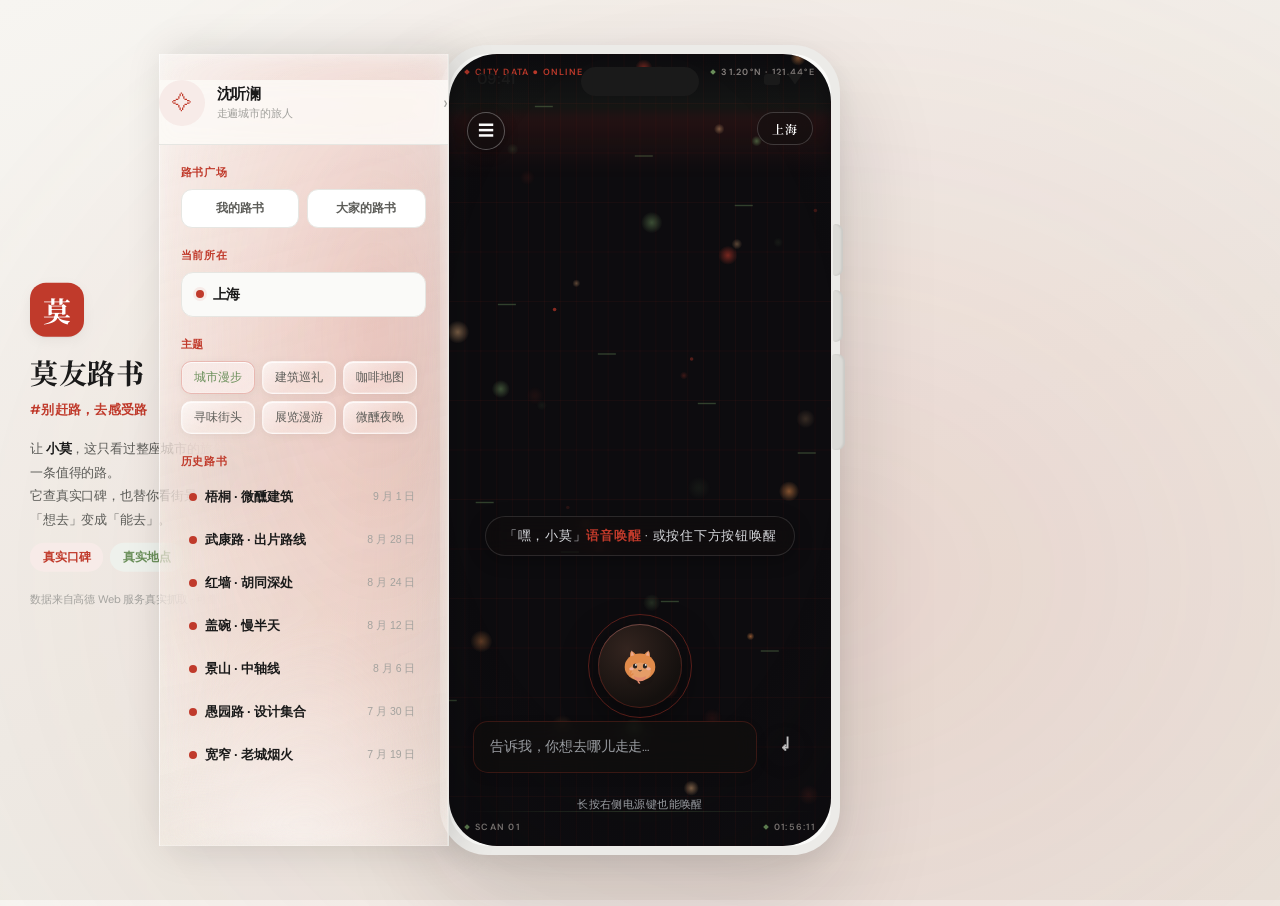
==== commit 91b7bd07: "莫友路书：修复评论重复closeCmt致无法退出+评论sheet宽100%适配手机不超屏+UI icon去彩色改线稿透明" ====
--- a/双源路书-demo/index.html
+++ b/双源路书-demo/index.html
@@ -339,7 +339,7 @@
       <div class="cmt-sheet">
         <span class="lg-refract" aria-hidden="true"></span>
         <div class="cmt-hd">
-          <div class="ci-title"><span class="ci-ic">💬</span> 评论</div>
+          <div class="ci-title">评论</div>
           <button class="ai-close" onclick="closeCmt()">✕</button>
         </div>
         <div class="cmt-list" id="cmtList"></div>
--- a/双源路书-demo/style.css
+++ b/双源路书-demo/style.css
@@ -1020,14 +1020,14 @@
 .footmap .fm-node{cursor:pointer}
 .footmap .fm-node text{font-family:var(--serif);font-size:3.6px;letter-spacing:.04em}
 .footmap-legend{margin-top:8px;padding-top:9px;border-top:1px solid var(--line);font-size:10.5px;color:var(--ink-faint);letter-spacing:.06em;text-align:center}
-.footmap-legend::before{content:'✦ ';color:var(--brand)}
+.footmap-legend::before{content:'· ';color:var(--ink-faint)}
 
 /* ============================================================
    评论小窗（底部弹出，与聊天界面同款液态玻璃）
    ============================================================ */
 .cmt-overlay{position:fixed;inset:0;z-index:120;display:flex;align-items:flex-end;justify-content:center;background:rgba(40,28,16,.32);backdrop-filter:blur(3px)}
 .cmt-overlay.hidden{display:none}
-.cmt-sheet{width:400px;max-width:400px;height:72%;background:var(--card);border-radius:28px 28px 0 0;display:flex;flex-direction:column;box-shadow:0 -18px 60px rgba(20,20,18,.14);overflow:hidden;
+.cmt-sheet{width:100%;max-width:400px;height:72%;max-height:85vh;background:var(--card);border-radius:28px 28px 0 0;display:flex;flex-direction:column;box-shadow:0 -18px 60px rgba(20,20,18,.14);overflow:hidden;
   isolation:isolate;position:relative;
   background:linear-gradient(168deg, rgba(255,255,255,.28), rgba(250,248,244,.16) 45%, rgba(246,243,238,.24));
   -webkit-backdrop-filter:blur(32px) saturate(1.5);backdrop-filter:blur(32px) saturate(1.5);
@@ -1047,7 +1047,7 @@
 .cmt-item .ci-b{flex:1}
 .cmt-item .ci-b>div{display:flex;align-items:center;gap:8px}
 .cmt-item .ci-b b{font-size:13px;font-weight:700;color:var(--ink)}
-.cmt-item .ci-lp{font-size:11px;color:var(--brand);font-weight:600}
+.cmt-item .ci-lp{font-size:11px;color:var(--ink-soft);font-weight:600}
 .cmt-item .ci-b p{font-size:12.5px;color:var(--ink-soft);line-height:1.65;margin-top:5px}
 .cmt-inputbar{flex-shrink:0;display:flex;align-items:center;gap:10px;padding:12px 18px 22px;background:linear-gradient(180deg,rgba(250,250,248,0),var(--paper) 35%);-webkit-backdrop-filter:blur(12px);backdrop-filter:blur(12px)}
 .cmt-inputbox{flex:1;background:rgba(16,13,12,.6);border:1px solid rgba(192,58,43,.24);border-radius:16px;padding:12px 16px;font-size:13px;color:#fff;line-height:1.55;min-height:44px;backdrop-filter:blur(12px);transition:.15s}
@@ -1121,5 +1121,5 @@
 .u-book>div{flex:1}
 .u-book b{font-size:13px;font-weight:700;color:var(--ink);display:block}
 .u-book span{font-size:10.5px;color:var(--ink-faint);display:block;margin-top:3px}
-.u-book em{font-style:normal;font-size:11px;color:var(--brand);font-weight:600}
+.u-book em{font-style:normal;font-size:11px;color:var(--ink-soft);font-weight:600}
 .u-empty{text-align:center;font-size:12px;color:var(--ink-faint);padding:24px 0}
